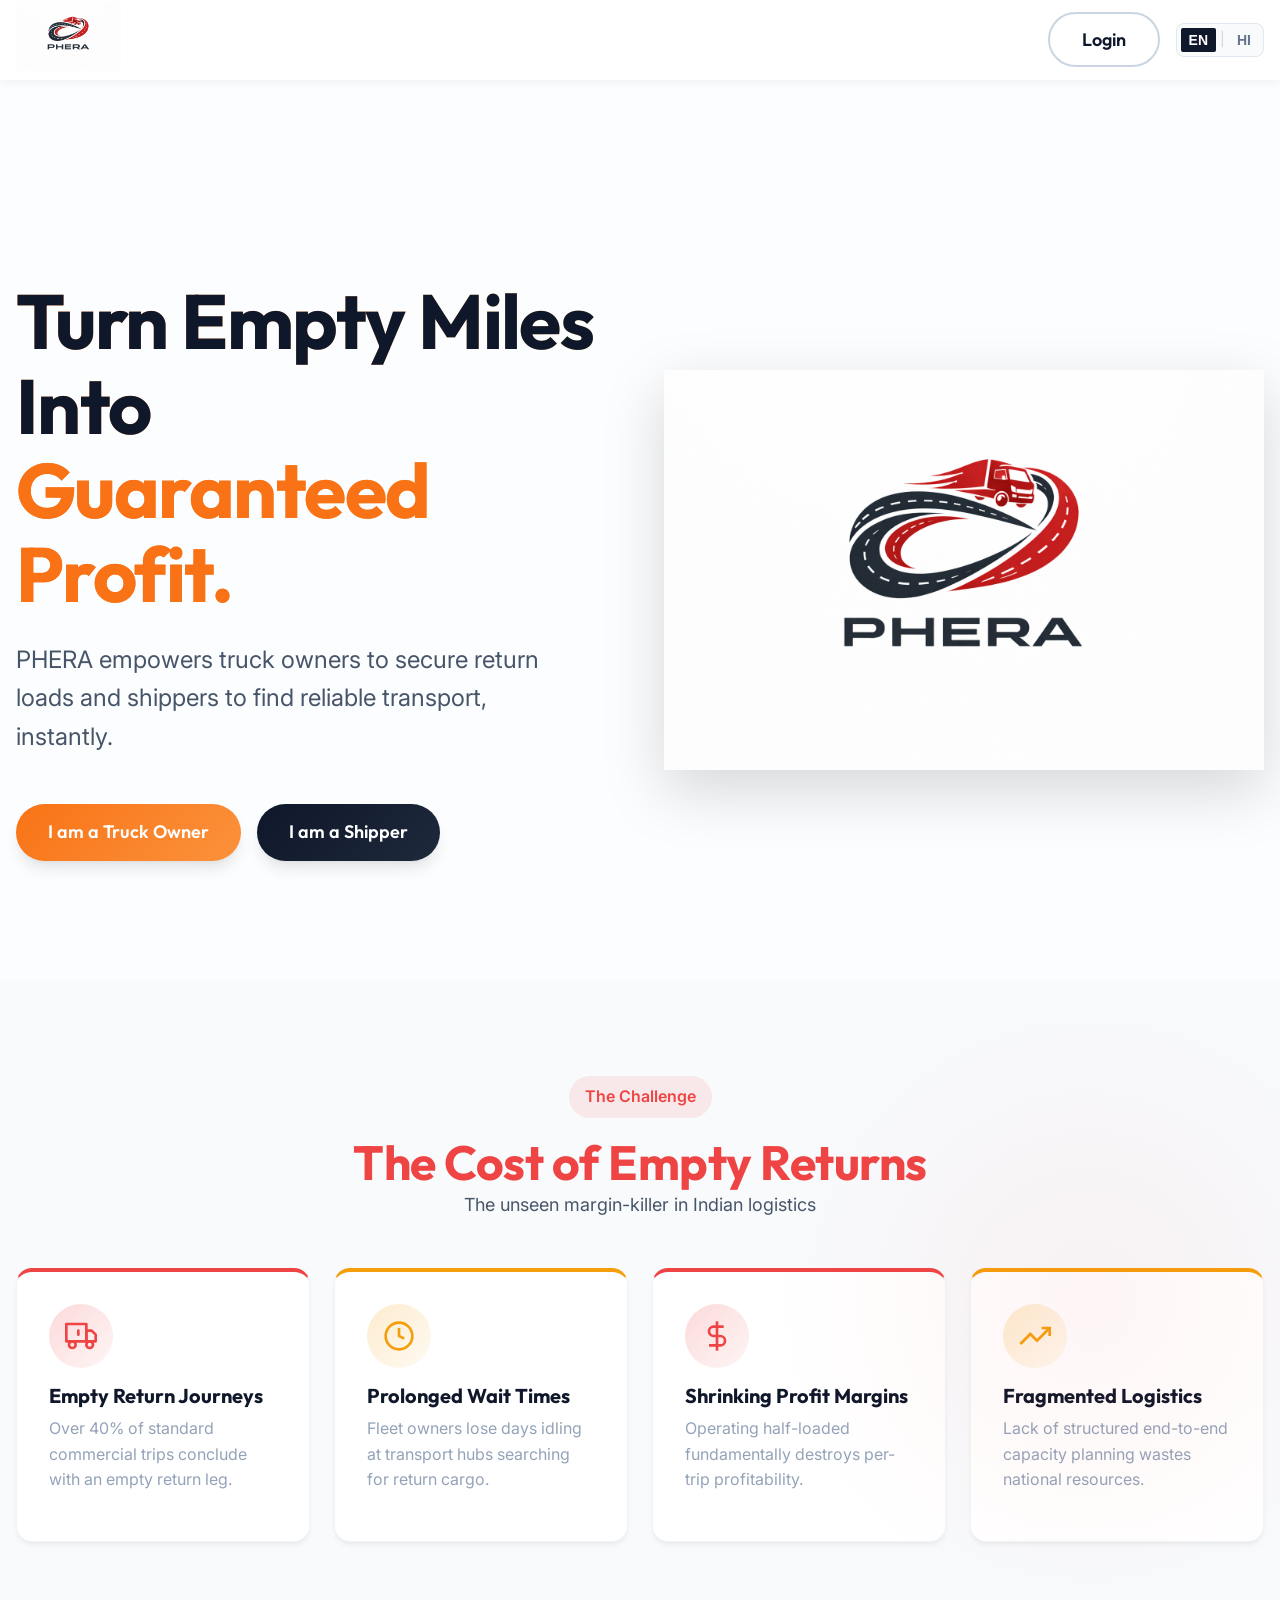
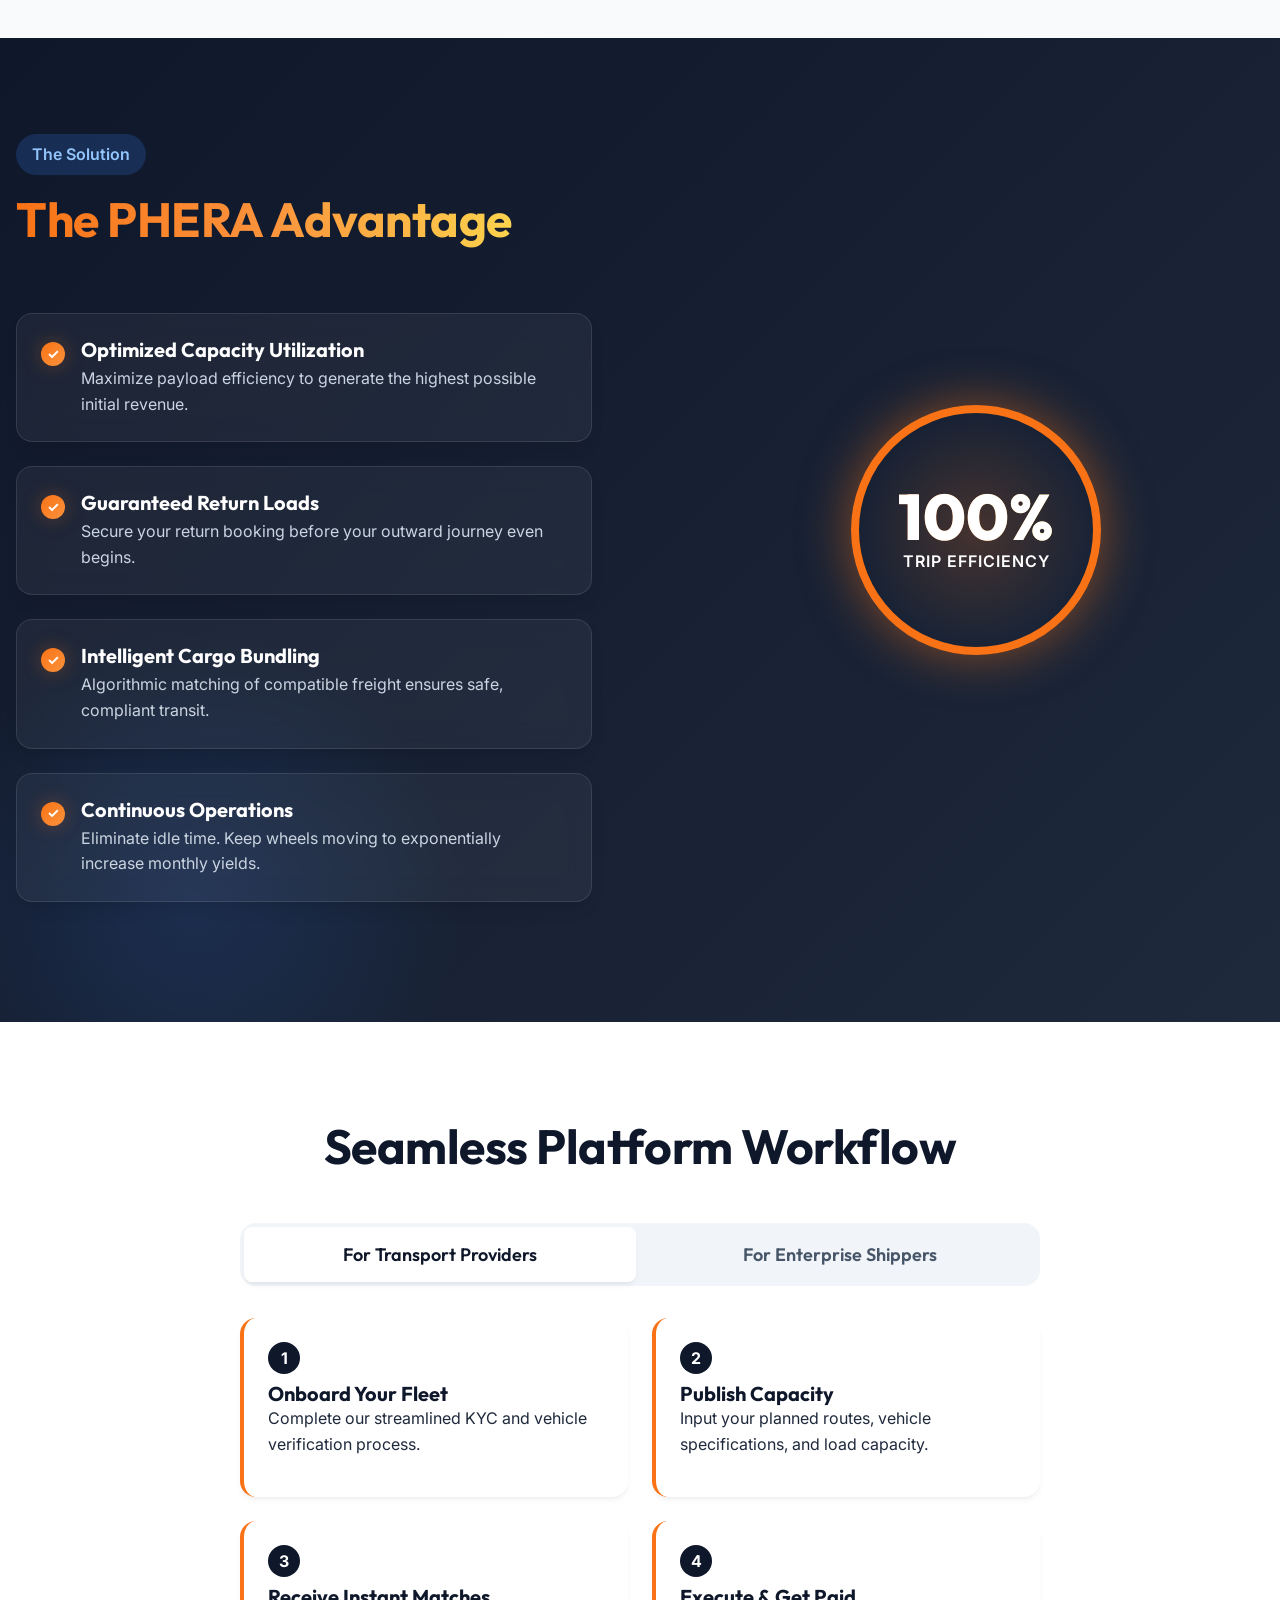
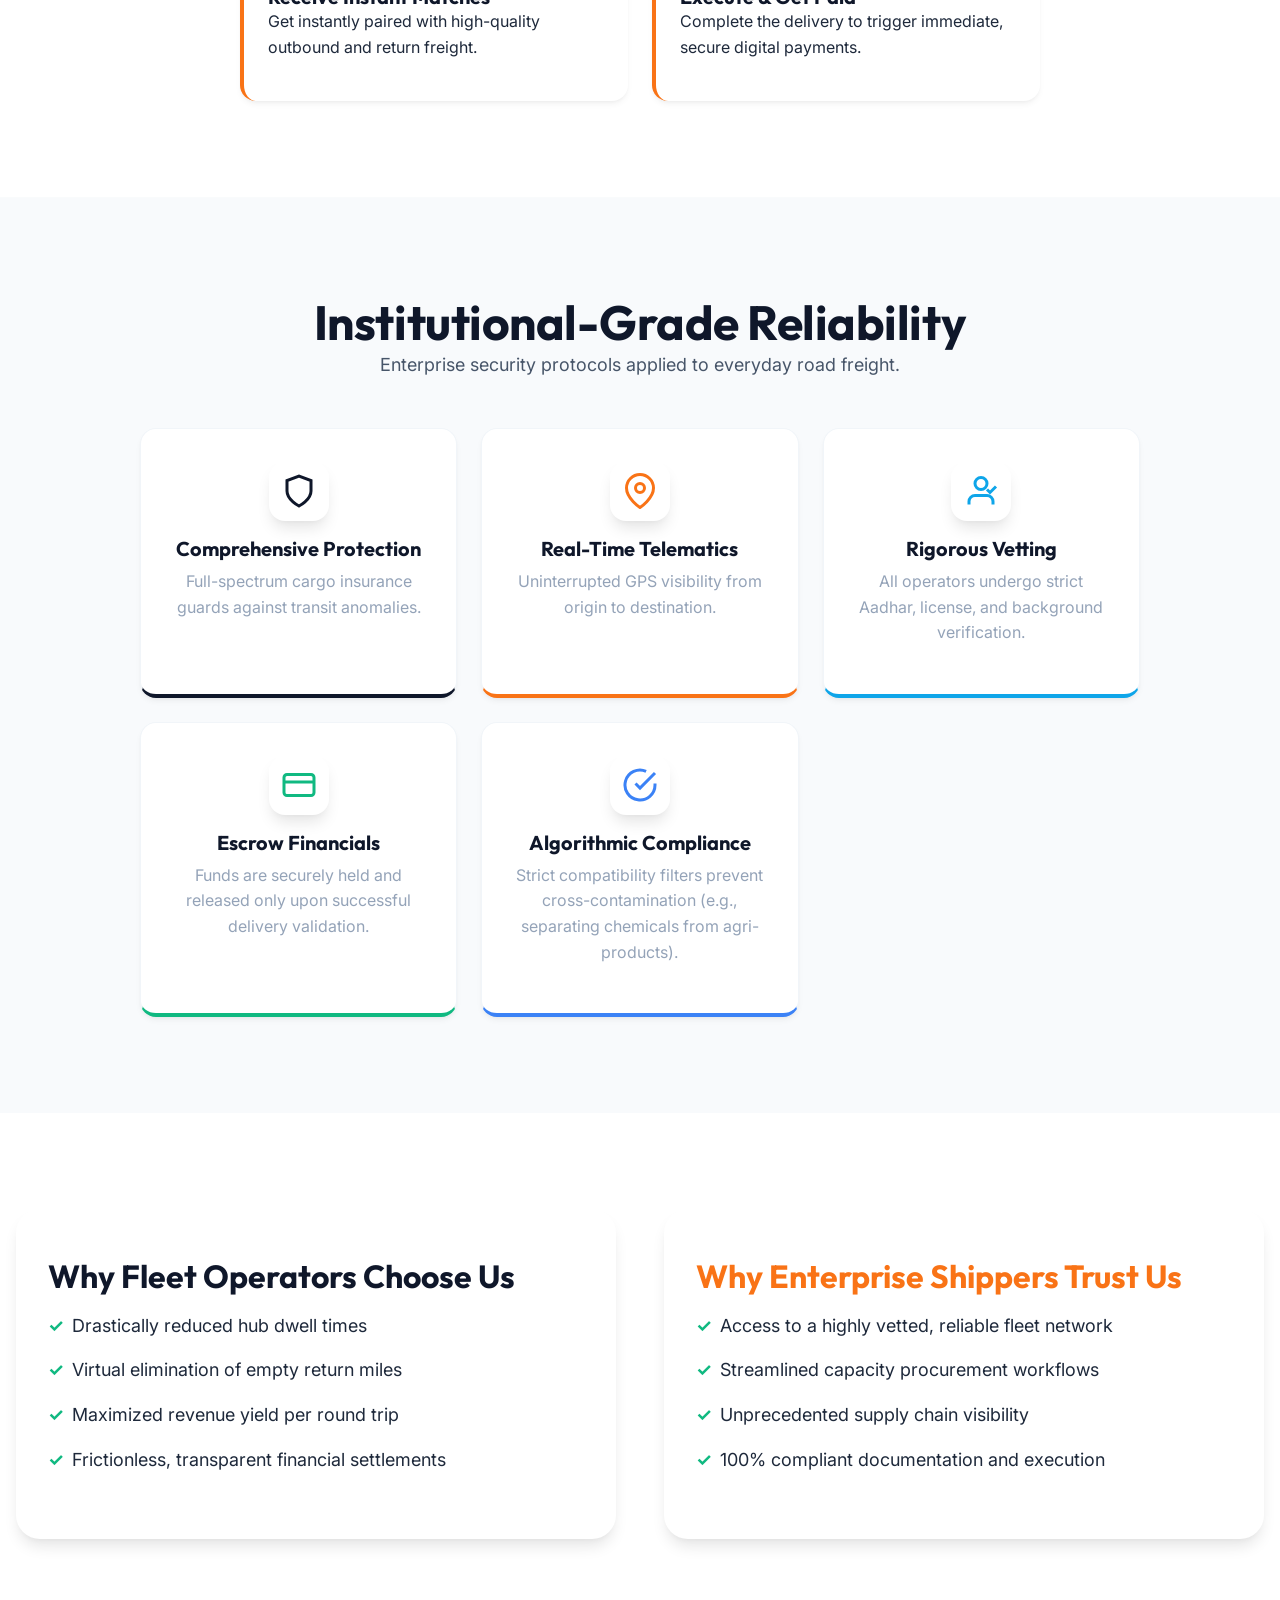
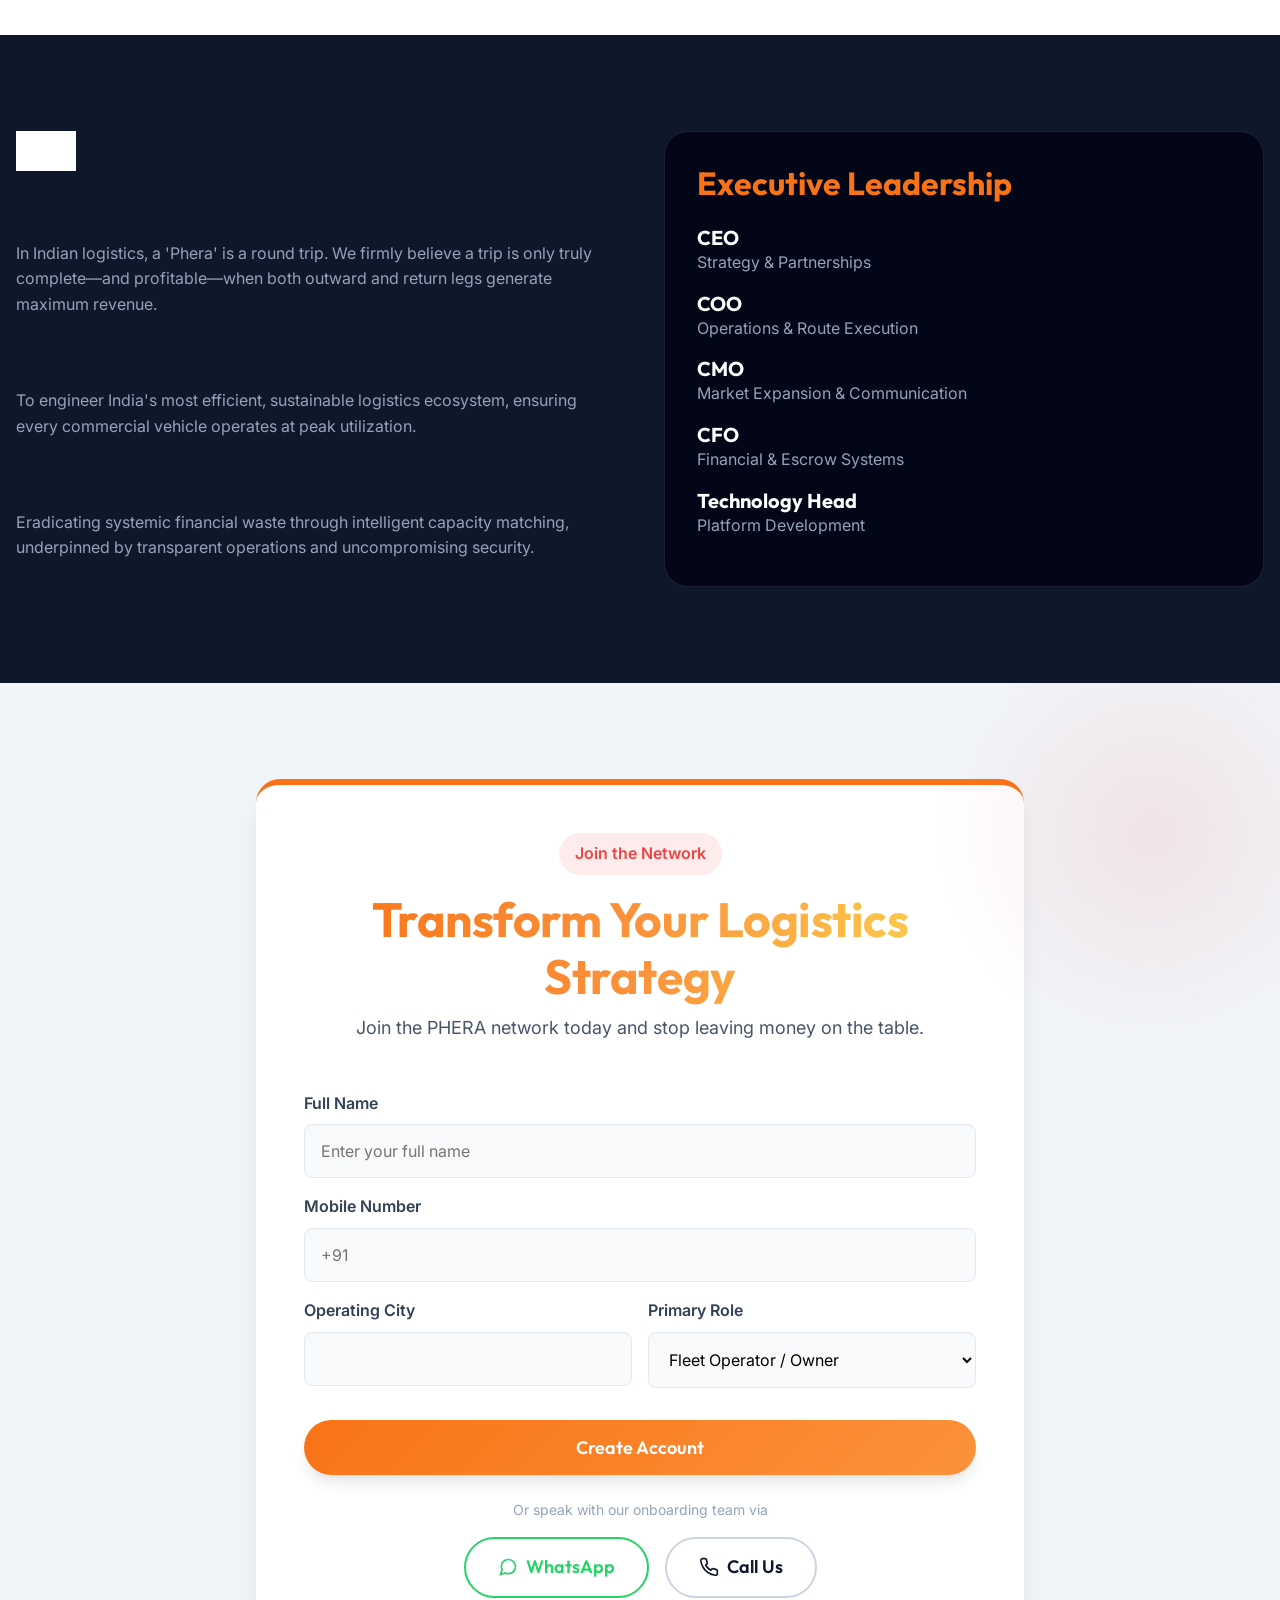
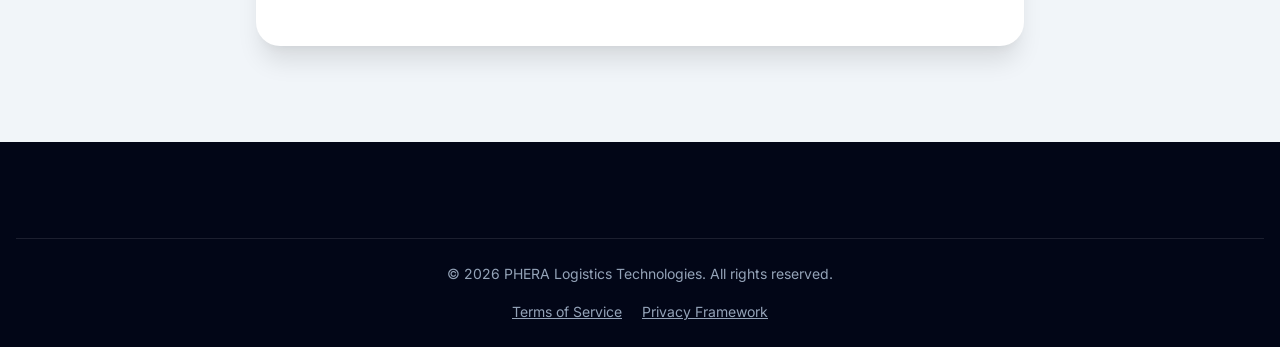
==== admin-dashboard.html @ db8663d7 "Initial commit of Phera MVP platform" ====
<!DOCTYPE html>
<html lang="en">

<head>
    <meta charset="UTF-8">
    <meta name="viewport" content="width=device-width, initial-scale=1.0">
    <title>PHERA | Admin Control Panel</title>
    <link
        href="https://fonts.googleapis.com/css2?family=Inter:wght@400;500;600&family=Outfit:wght@500;600;700&display=swap"
        rel="stylesheet">
    <link rel="stylesheet" href="css/main.css">
    <link rel="stylesheet" href="css/dashboard.css">
</head>

<body class="dashboard-layout" style="display: flex; min-height: 100vh;">
    <!-- SIDEBAR FOR DESKTOP -->
    <nav class="dashboard-nav"
        style="background-color: var(--clr-darker); width: 280px; flex-shrink: 0; display: flex; flex-direction: column; position: sticky; top: 0; height: 100vh; padding: 2rem 1.5rem;">
        <div style="margin-bottom: 3rem;">
            <a href="index.html" style="display: flex; align-items: center;">
                <img src="assets/images/Phera Logo.png" alt="PHERA"
                    style="height: 80px; filter: brightness(0) invert(1);">
            </a>
            <span class="badge badge-danger" data-i18n="admin-portal"
                style="margin-top: 1rem; display: inline-block;">Admin Panel</span>
        </div>

        <div class="nav-links" style="display: flex; flex-direction: column; gap: 0.5rem; flex-grow: 1;">
            <a href="#" class="nav-link active" id="tab-overview" data-i18n="dash-overview"
                style="padding: 1rem; border-radius: var(--radius-sm); display: flex; align-items: center; gap: 1rem;">
                <svg viewBox="0 0 24 24" width="20" height="20" stroke="currentColor" stroke-width="2" fill="none">
                    <rect x="3" y="3" width="7" height="7"></rect>
                    <rect x="14" y="3" width="7" height="7"></rect>
                    <rect x="14" y="14" width="7" height="7"></rect>
                    <rect x="3" y="14" width="7" height="7"></rect>
                </svg>
                Overview
            </a>
            <a href="#" class="nav-link" id="tab-verifications" data-i18n="dash-verify"
                style="padding: 1rem; border-radius: var(--radius-sm); display: flex; align-items: center; gap: 1rem;">
                <svg viewBox="0 0 24 24" width="20" height="20" stroke="currentColor" stroke-width="2" fill="none">
                    <path d="M12 22s8-4 8-10V5l-8-3-8 3v7c0 6 8 10 8 10z"></path>
                </svg>
                Verifications
            </a>
            <a href="#" class="nav-link" id="tab-system-data" data-i18n="dash-sys-data"
                style="padding: 1rem; border-radius: var(--radius-sm); display: flex; align-items: center; gap: 1rem;">
                <svg viewBox="0 0 24 24" width="20" height="20" stroke="currentColor" stroke-width="2" fill="none">
                    <ellipse cx="12" cy="5" rx="9" ry="3"></ellipse>
                    <path d="M21 12c0 1.66-4 3-9 3s-9-1.34-9-3"></path>
                    <path d="M3 5v14c0 1.66 4 3 9 3s9-1.34 9-3V5"></path>
                </svg>
                System Data
            </a>
        </div>

        <div class="nav-actions" style="margin-top: auto; display: flex; flex-direction: column; gap: 1rem;">
            <div class="user-badge"
                style="width: 100%; justify-content: space-between; padding: 1rem; background: rgba(220, 53, 69, 0.2); color: #ffcccc;">
                <span id="user-name">Admin</span>
            </div>

            <div class="language-toggle"
                style="width: 100%; justify-content: center; background: rgba(0,0,0,0.2); border: 1px solid rgba(255,255,255,0.1);">
                <button class="lang-btn active" data-lang="en" style="color: white;">EN</button>
                <button class="lang-btn" data-lang="hi" style="color: white;">HI</button>
            </div>

            <button class="btn btn-outline text-sm logout-btn" data-i18n="btn-logout"
                style="color: var(--clr-white); border-color: rgba(255,255,255,0.2); width: 100%;">Logout</button>
        </div>
    </nav>

    <main class="main-dashboard-content container" style="flex-grow: 1; padding: 2rem 3rem;">

        <!-- View: Overview -->
        <div id="view-overview" class="dashboard-view active">
            <div class="section-header mb-4">
                <h2 class="color-primary" data-i18n="admin-overview">PHERA Master Overview</h2>
                <p class="text-gray" data-i18n="admin-overview-desc">Monitor global platform health, active escrow
                    funds, and total capacity utilized.</p>
            </div>

            <div class="grid grid-4 mb-5">
                <div class="stat-card"
                    style="background: var(--grad-primary); border: none; box-shadow: var(--shadow-md);">
                    <span class="stat-label" data-i18n="stat-total-users" style="color: rgba(255,255,255,0.7);">Total
                        Users</span>
                    <span class="stat-value" id="stat-total-users"
                        style="color: var(--clr-white); font-size: 2.5rem;">0</span>
                </div>
                <div class="stat-card"
                    style="background: var(--grad-orange); border: none; box-shadow: var(--shadow-md);">
                    <span class="stat-label" data-i18n="stat-truck-supply" style="color: rgba(255,255,255,0.9);">Truck
                        Supply (Active)</span>
                    <span class="stat-value text-white" id="stat-total-trucks" style="font-size: 2.5rem;">0</span>
                </div>
                <div class="stat-card" style="border: 1px solid var(--clr-gray-200); box-shadow: var(--shadow-sm);">
                    <span class="stat-label" data-i18n="stat-open-demand">Open Demand (Loads)</span>
                    <span class="stat-value text-orange" id="stat-total-loads" style="font-size: 2.5rem;">0</span>
                </div>
                <div class="stat-card"
                    style="border: 1px solid var(--clr-gray-200); box-shadow: var(--shadow-sm); border-left: 4px solid var(--clr-danger);">
                    <span class="stat-label" data-i18n="stat-escrow-funds">Funds in Escrow (₹)</span>
                    <span class="stat-value" id="stat-escrow-total" style="font-size: 2.5rem;">0</span>
                </div>
            </div>

            <h3 class="mb-3" data-i18n="live-trips">Live Platform Trips</h3>
            <div class="card p-0 mb-4">
                <div class="table-responsive">
                    <table class="data-table mb-0" id="admin-trips-table">
                        <thead>
                            <tr>
                                <th data-i18n="th-trip-id">Trip ID</th>
                                <th data-i18n="th-players">Players (Owner / Shipper)</th>
                                <th data-i18n="th-route">Route</th>
                                <th data-i18n="th-escrow-stat">Escrow Status</th>
                                <th data-i18n="th-trip-stat">Trip Status</th>
                            </tr>
                        </thead>
                        <tbody>
                            <!-- Dynamic Content -->
                        </tbody>
                    </table>
                </div>
            </div>
        </div>

        <!-- View: Verifications -->
        <div id="view-verifications" class="dashboard-view" style="display: none;">
            <div class="section-header mb-4">
                <h2 class="color-primary" data-i18n="verify-queue">Verification Queue</h2>
                <p class="text-gray" data-i18n="verify-queue-desc">Approve KYC and Aadhar details for new Owners and
                    Shippers to build platform trust.</p>
            </div>

            <div class="card p-0">
                <div class="table-responsive">
                    <table class="data-table mb-0" id="verification-table">
                        <thead>
                            <tr>
                                <th data-i18n="th-user">User Name</th>
                                <th data-i18n="th-phone">Phone</th>
                                <th data-i18n="th-role">Role</th>
                                <th data-i18n="th-status">Status</th>
                                <th data-i18n="th-action">Action</th>
                            </tr>
                        </thead>
                        <tbody>
                            <!-- Dynamic Content -->
                        </tbody>
                    </table>
                </div>
            </div>
        </div>

        <!-- View: System Data -->
        <div id="view-system-data" class="dashboard-view" style="display: none;">
            <div class="section-header mb-4">
                <h2 class="color-primary" data-i18n="raw-db">Raw Database Viewer</h2>
                <p class="text-gray" data-i18n="raw-db-desc">Internal tool to view all mock data currently active in
                    LocalStorage.</p>
            </div>

            <div class="grid grid-2">
                <div class="card">
                    <h3 class="mb-3 color-primary" data-i18n="all-trucks">All Trucks (Supply)</h3>
                    <pre id="raw-trucks"
                        style="background:var(--clr-gray-100); padding:1rem; border-radius:4px; max-height:400px; overflow-y:auto; font-size:0.875rem;"></pre>
                </div>
                <div class="card">
                    <h3 class="mb-3 color-orange" data-i18n="all-ships">All Shipments (Demand)</h3>
                    <pre id="raw-shipments"
                        style="background:var(--clr-gray-100); padding:1rem; border-radius:4px; max-height:400px; overflow-y:auto; font-size:0.875rem;"></pre>
                </div>
            </div>
        </div>

    </main>

    <!-- Scripts -->
    <script src="js/db.js"></script>
    <script src="js/auth.js"></script>
    <script src="js/i18n.js"></script>
    <script src="js/admin.js"></script>
</body>

</html>
---- css/main.css ----
/* ==========================================================================
   CSS Variables & Core
   ========================================================================== */
:root {
    /* Brand Colors - Vibrant & Premium */
    --clr-primary: #0f172a;
    /* Sleek dark slate blue */
    --clr-primary-light: #1e293b;
    /* Lighter slate */
    --clr-secondary: #f97316;
    /* Vibrant Orange */
    --clr-secondary-hover: #ea580c;
    --clr-accent: #3b82f6;
    /* Bright electric blue for highlights/accents */

    /* Gradients */
    --grad-primary: linear-gradient(135deg, #0f172a 0%, #1e293b 100%);
    --grad-orange: linear-gradient(135deg, #f97316 0%, #fb923c 100%);
    --grad-text: linear-gradient(to right, #f97316, #fb923c, #fcd34d);

    /* Semantic Colors */
    --clr-success: #10b981;
    --clr-danger: #ef4444;
    --clr-warning: #f59e0b;
    --clr-info: #0ea5e9;

    /* Neutrals */
    --clr-white: #ffffff;
    --clr-gray-50: #f8fafc;
    --clr-gray-100: #f1f5f9;
    --clr-gray-200: #e2e8f0;
    --clr-gray-300: #cbd5e1;
    --clr-gray-400: #94a3b8;
    --clr-gray-500: #64748b;
    --clr-gray-600: #475569;
    --clr-gray-700: #334155;
    --clr-gray-800: #1e293b;
    --clr-gray-900: #0f172a;

    --clr-dark: #0f172a;
    --clr-darker: #020617;

    /* Typography */
    --font-heading: 'Outfit', -apple-system, BlinkMacSystemFont, sans-serif;
    --font-body: 'Inter', -apple-system, BlinkMacSystemFont, sans-serif;

    /* Spacing */
    --spacing-xs: 0.25rem;
    --spacing-sm: 0.5rem;
    --spacing-md: 1rem;
    --spacing-lg: 1.5rem;
    --spacing-xl: 2rem;
    --spacing-2xl: 3rem;
    --spacing-3xl: 4rem;
    --spacing-4xl: 6rem;
    --spacing-5xl: 8rem;

    /* Layout */
    --container-max: 1280px;
    --radius-sm: 8px;
    --radius-md: 16px;
    --radius-lg: 24px;
    --radius-full: 9999px;

    /* Shadows - Rich and glowing */
    --shadow-sm: 0 4px 6px -1px rgba(0, 0, 0, 0.05), 0 2px 4px -2px rgba(0, 0, 0, 0.05);
    --shadow-md: 0 10px 15px -3px rgba(0, 0, 0, 0.1), 0 4px 6px -4px rgba(0, 0, 0, 0.05);
    --shadow-lg: 0 20px 25px -5px rgba(0, 0, 0, 0.1), 0 8px 10px -6px rgba(0, 0, 0, 0.05);
    --shadow-glow-orange: 0 0 20px rgba(249, 115, 22, 0.3);
    --shadow-glow-blue: 0 0 20px rgba(59, 130, 246, 0.3);

    /* Transitions */
    --trans-fast: 150ms cubic-bezier(0.4, 0, 0.2, 1);
    --trans-base: 300ms cubic-bezier(0.4, 0, 0.2, 1);
    --trans-bounce: 500ms cubic-bezier(0.34, 1.56, 0.64, 1);
}

* {
    margin: 0;
    padding: 0;
    box-sizing: border-box;
}

html {
    scroll-behavior: smooth;
    font-size: 16px;
}

body {
    font-family: var(--font-body);
    font-weight: 400;
    line-height: 1.6;
    color: var(--clr-gray-800);
    background-color: var(--clr-white);
    -webkit-font-smoothing: antialiased;
    -moz-osx-font-smoothing: grayscale;
}

h1,
h2,
h3,
h4,
h5,
h6 {
    font-family: var(--font-heading);
    font-weight: 700;
    line-height: 1.2;
    color: var(--clr-gray-900);
}

h1 {
    font-size: clamp(2.5rem, 5vw, 4rem);
    letter-spacing: -0.02em;
}

h2 {
    font-size: clamp(2rem, 4vw, 3rem);
    letter-spacing: -0.01em;
}

h3 {
    font-size: clamp(1.5rem, 3vw, 2rem);
}

h4 {
    font-size: 1.25rem;
}

p {
    margin-bottom: 1rem;
}

/* Utils */
.text-center {
    text-align: center;
}

.text-danger {
    color: var(--clr-danger);
}

.text-success {
    color: var(--clr-success);
}

.text-warning {
    color: var(--clr-warning);
}

.text-info {
    color: var(--clr-info);
}

.text-white {
    color: var(--clr-white);
}

.text-gray {
    color: var(--clr-gray-400);
}

.text-sm {
    font-size: 0.875rem;
}

.text-gradient {
    background: var(--grad-text);
    -webkit-background-clip: text;
    background-clip: text;
    color: transparent;
    display: inline-block;
}

.color-primary {
    color: var(--clr-primary);
}

.color-orange {
    color: var(--clr-secondary);
}

/* Glassmorphism */
.glass-panel {
    background: rgba(255, 255, 255, 0.7);
    backdrop-filter: blur(12px);
    -webkit-backdrop-filter: blur(12px);
    border: 1px solid rgba(255, 255, 255, 0.5);
    box-shadow: var(--shadow-md);
}

.glass-nav-scrolled {
    background: rgba(255, 255, 255, 0.85) !important;
    backdrop-filter: blur(16px);
    -webkit-backdrop-filter: blur(16px);
    border-bottom: 1px solid rgba(255, 255, 255, 0.3);
    box-shadow: var(--shadow-sm);
}

.mb-2 {
    margin-bottom: var(--spacing-sm);
}

.mb-3 {
    margin-bottom: var(--spacing-md);
}

.mb-4 {
    margin-bottom: var(--spacing-lg);
}

.mt-2 {
    margin-top: var(--spacing-sm);
}

.mt-3 {
    margin-top: var(--spacing-md);
}

.mt-4 {
    margin-top: var(--spacing-lg);
}

.mt-5 {
    margin-top: var(--spacing-2xl);
}

.pb-3 {
    padding-bottom: var(--spacing-lg);
}

.pb-4 {
    padding-bottom: var(--spacing-xl);
}

.pt-3 {
    padding-top: var(--spacing-lg);
}

.pt-5 {
    padding-top: var(--spacing-2xl);
}

.mx-auto {
    margin-left: auto;
    margin-right: auto;
}

.mx-2 {
    margin-left: var(--spacing-sm);
    margin-right: var(--spacing-sm);
}

.p-4 {
    padding: var(--spacing-xl);
}

.p-5 {
    padding: var(--spacing-2xl);
}

.container {
    width: 100%;
    max-width: var(--container-max);
    margin: 0 auto;
    padding: 0 var(--spacing-md);
}

.max-width-1000 {
    max-width: 1000px;
}

.max-width-800 {
    max-width: 800px;
}

.py-section {
    padding: var(--spacing-4xl) 0;
}

.bg-light {
    background-color: var(--clr-gray-50);
}

.bg-white {
    background-color: var(--clr-white);
}

.bg-primary {
    background-color: var(--clr-primary);
}

.bg-dark {
    background-color: var(--clr-dark);
}

.bg-darker {
    background-color: var(--clr-darker);
}

.border-subtle {
    border: 1px solid rgba(255, 255, 255, 0.1);
}

.border-top-subtle {
    border-top: 1px solid rgba(255, 255, 255, 0.1);
}

/* Grids */
.grid {
    display: grid;
    gap: var(--spacing-lg);
}

.grid-2 {
    grid-template-columns: 1fr;
}

.grid-3 {
    grid-template-columns: 1fr;
}

.grid-4 {
    grid-template-columns: 1fr;
}

.gap-3 {
    gap: var(--spacing-md);
}

.layout-gap-xl {
    gap: var(--spacing-2xl);
}

.align-center {
    align-items: center;
}

.align-start {
    align-items: flex-start;
}

.justify-center {
    justify-content: center;
    display: flex;
}

@media (min-width: 768px) {
    .grid-2 {
        grid-template-columns: repeat(2, 1fr);
    }

    .grid-3 {
        grid-template-columns: repeat(3, 1fr);
    }

    .grid-4 {
        grid-template-columns: repeat(2, 1fr);
    }
}

@media (min-width: 992px) {
    .grid-4 {
        grid-template-columns: repeat(4, 1fr);
    }
}

/* Buttons & Components */
.btn {
    display: inline-flex;
    align-items: center;
    justify-content: center;
    gap: 0.5rem;
    font-family: var(--font-heading);
    font-weight: 600;
    text-decoration: none;
    border: none;
    cursor: pointer;
    transition: all var(--trans-base);
    border-radius: var(--radius-full);
    padding: 0.875rem 2rem;
    font-size: 1.125rem;
    position: relative;
    overflow: hidden;
}

.btn::after {
    content: '';
    position: absolute;
    top: 0;
    left: 0;
    width: 100%;
    height: 100%;
    background: linear-gradient(rgba(255, 255, 255, 0.2), transparent);
    opacity: 0;
    transition: opacity var(--trans-fast);
}

.btn:hover::after {
    opacity: 1;
}

.btn-primary {
    background: var(--grad-orange);
    color: var(--clr-white);
    box-shadow: var(--shadow-md);
}

.btn-primary:hover {
    transform: translateY(-3px);
    box-shadow: var(--shadow-glow-orange);
}

.btn-secondary {
    background: var(--grad-primary);
    color: var(--clr-white);
    box-shadow: var(--shadow-md);
}

.btn-secondary:hover {
    transform: translateY(-3px);
    box-shadow: var(--shadow-glow-blue);
}

.btn-outline {
    background-color: transparent;
    color: var(--clr-primary);
    border: 2px solid var(--clr-gray-300);
}

.btn-outline:hover {
    border-color: var(--clr-primary);
    background-color: var(--clr-gray-50);
}

.btn-whatsapp {
    color: #25D366;
    border-color: #25D366;
}

.btn-whatsapp:hover {
    background-color: #25D366;
    color: white;
}

.btn-large {
    padding: 1rem 2rem;
    font-size: 1.125rem;
}

.btn-block {
    width: 100%;
}

.card {
    background: var(--clr-white);
    border-radius: var(--radius-md);
    padding: var(--spacing-xl);
    box-shadow: var(--shadow-sm);
    height: 100%;
    transition: all var(--trans-base);
    border: 1px solid var(--clr-gray-100);
}

.card:hover {
    transform: translateY(-5px);
    box-shadow: var(--shadow-md);
    border-color: var(--clr-gray-200);
}

.card-radius {
    border-radius: var(--radius-lg);
}

.shadow {
    box-shadow: var(--shadow-md);
}

.shadow-lg {
    box-shadow: var(--shadow-lg);
}

/* Icons */
.icon-wrapper {
    width: 64px;
    height: 64px;
    border-radius: 50%;
    display: flex;
    align-items: center;
    justify-content: center;
    margin-bottom: var(--spacing-md);
    background-color: rgba(220, 53, 69, 0.1);
}

.icon-danger svg {
    color: var(--clr-danger);
}

.icon-primary svg {
    color: var(--clr-primary);
}

.icon-shield {
    width: 60px;
    height: 60px;
    border-radius: var(--radius-md);
    display: flex;
    align-items: center;
    justify-content: center;
    margin: 0 auto var(--spacing-md);
    box-shadow: var(--shadow-sm);
    background-color: var(--clr-white);
}

/* Navbar */
.navbar {
    position: fixed;
    top: 0;
    left: 0;
    right: 0;
    height: 80px;
    background-color: var(--clr-white);
    box-shadow: 0 2px 10px rgba(0, 0, 0, 0.05);
    z-index: 1000;
    display: flex;
    align-items: center;
    transition: box-shadow var(--trans-base);
}

.nav-container {
    display: flex;
    justify-content: space-between;
    align-items: center;
}

.logo-img {
    height: 38px;
    width: auto;
}

.nav-actions {
    display: flex;
    align-items: center;
    gap: var(--spacing-md);
}

.language-toggle {
    display: flex;
    align-items: center;
    gap: 0.25rem;
    background: var(--clr-gray-50);
    padding: 0.25rem;
    border-radius: var(--radius-sm);
    border: 1px solid var(--clr-gray-200);
}

.lang-btn {
    border: none;
    background: none;
    font-size: 0.875rem;
    font-weight: 600;
    padding: 0.25rem 0.5rem;
    cursor: pointer;
    color: var(--clr-gray-500);
    border-radius: 2px;
}

.lang-btn.active {
    background-color: var(--clr-primary);
    color: var(--clr-white);
}

.divider {
    color: var(--clr-gray-300);
    font-size: 0.875rem;
}

/* Hero Section */
.hero-section {
    padding-top: 80px;
    min-height: 100vh;
    display: flex;
    flex-direction: column;
    background-color: #fcfdfe;
    position: relative;
}

.hero-animation-container {
    width: 100%;
    height: 50vh;
    min-height: 300px;
    display: flex;
    align-items: center;
    justify-content: center;
}

#hero-canvas {
    max-width: 100%;
    max-height: 100%;
    object-fit: contain;
}

.hero-content {
    flex: 1;
    display: flex;
    flex-direction: column;
    justify-content: center;
    align-items: center;
    text-align: center;
    padding-bottom: var(--spacing-4xl);
}

.hero-text-wrapper {
    max-width: 800px;
    margin: 0 auto;
}

.hero-headline {
    color: var(--clr-primary);
    margin-bottom: var(--spacing-md);
}

.highlight {
    color: var(--clr-secondary);
}

.hero-subhead {
    font-size: 1.25rem;
    color: var(--clr-gray-600);
    margin-bottom: var(--spacing-xl);
}

.hero-cta-group {
    display: flex;
    gap: var(--spacing-md);
    justify-content: center;
    flex-wrap: wrap;
}

/* Problem Sec */
.section-header {
    margin-bottom: var(--spacing-2xl);
}

.section-subtitle {
    font-size: 1.125rem;
    color: var(--clr-gray-600);
}

/* Solution */
.solution-list {
    margin-top: var(--spacing-xl);
}

.solution-item {
    display: flex;
    gap: var(--spacing-md);
    margin-bottom: var(--spacing-lg);
}

.check-icon {
    width: 24px;
    height: 24px;
    min-width: 24px;
    background-color: var(--clr-secondary);
    color: white;
    border-radius: 50%;
    display: flex;
    align-items: center;
    justify-content: center;
    font-size: 14px;
    font-weight: bold;
    margin-top: 4px;
}

.solution-visual {
    display: flex;
    justify-content: center;
    align-items: center;
}

.efficiency-circle {
    width: 250px;
    height: 250px;
    border-radius: 50%;
    border: 12px solid var(--clr-secondary);
    display: flex;
    align-items: center;
    justify-content: center;
    background-color: rgba(255, 255, 255, 0.05);
    box-shadow: 0 0 30px rgba(233, 100, 59, 0.4);
}

.efficiency-text {
    text-align: center;
}

.efficiency-text .number {
    display: block;
    font-size: 3rem;
    font-weight: 800;
    font-family: var(--font-heading);
    color: var(--clr-white);
    line-height: 1;
}

.efficiency-text .label {
    font-size: 1rem;
    color: rgba(255, 255, 255, 0.8);
    text-transform: uppercase;
    letter-spacing: 1px;
}

/* How It Works Tabs */
.tabs-container {
    max-width: 800px;
    margin: 0 auto;
}

.tab-buttons {
    display: flex;
    gap: var(--spacing-sm);
    margin-bottom: var(--spacing-xl);
    background: var(--clr-gray-100);
    padding: var(--spacing-xs);
    border-radius: var(--radius-md);
}

.tab-btn {
    flex: 1;
    border: none;
    background: transparent;
    padding: 1rem;
    font-size: 1.125rem;
    font-weight: 600;
    font-family: var(--font-heading);
    cursor: pointer;
    border-radius: var(--radius-sm);
    color: var(--clr-gray-600);
    transition: all var(--trans-fast);
}

.tab-btn.active {
    background: var(--clr-white);
    color: var(--clr-primary);
    box-shadow: var(--shadow-sm);
}

.tab-content {
    display: none;
}

.tab-content.active {
    display: block;
    animation: fadeIn 0.3s ease-in-out;
}

@keyframes fadeIn {
    from {
        opacity: 0;
        transform: translateY(10px);
    }

    to {
        opacity: 1;
        transform: translateY(0);
    }
}

@keyframes float {
    0% {
        transform: translateY(0px) rotate(0deg);
    }

    50% {
        transform: translateY(-20px) rotate(10deg);
    }

    100% {
        transform: translateY(0px) rotate(0deg);
    }
}

.steps-grid {
    display: grid;
    gap: var(--spacing-lg);
}

@media (min-width: 600px) {
    .steps-grid {
        grid-template-columns: repeat(2, 1fr);
    }
}

.step-card {
    background: var(--clr-white);
    padding: var(--spacing-lg);
    border-radius: var(--radius-md);
    border-left: 4px solid var(--clr-secondary);
    box-shadow: var(--shadow-sm);
}

.step-num {
    display: inline-flex;
    width: 32px;
    height: 32px;
    background: var(--clr-primary);
    color: white;
    border-radius: 50%;
    align-items: center;
    justify-content: center;
    font-weight: bold;
    margin-bottom: var(--spacing-sm);
}

/* Trust */
.trust-feature {
    text-align: center;
}

/* Benefits */
.benefit-box {
    padding: var(--spacing-2xl) var(--spacing-xl);
}

.benefit-list {
    list-style: none;
}

.benefit-list li {
    display: flex;
    align-items: flex-start;
    gap: var(--spacing-sm);
    margin-bottom: var(--spacing-md);
    font-size: 1.125rem;
}

.icon-checked {
    color: var(--clr-success);
    font-weight: bold;
}

/* Forms */
.form-group {
    margin-bottom: var(--spacing-md);
    text-align: left;
}

.form-group label {
    display: block;
    font-weight: 600;
    margin-bottom: 0.5rem;
    color: var(--clr-gray-700);
}

.form-control {
    width: 100%;
    padding: 0.75rem 1rem;
    font-size: 1rem;
    font-family: var(--font-body);
    border: 1px solid var(--clr-gray-300);
    border-radius: var(--radius-sm);
    transition: border-color var(--trans-fast);
}

.form-control:focus {
    outline: none;
    border-color: var(--clr-primary);
    box-shadow: 0 0 0 3px rgba(10, 35, 66, 0.1);
}

@media (max-width: 768px) {
    .hero-layout-split {
        grid-template-columns: 1fr !important;
        text-align: center !important;
        padding-top: 100px !important;
        gap: var(--spacing-lg) !important;
    }

    .hero-content {
        align-items: center !important;
        text-align: center !important;
        padding-bottom: var(--spacing-md) !important;
    }

    .hero-cta-group {
        justify-content: center !important;
        flex-direction: column;
        width: 100%;
        max-width: 300px;
        margin: var(--spacing-xl) auto 0 !important;
    }

    .hero-section {
        min-height: auto;
    }

    .hero-headline {
        font-size: clamp(2.5rem, 8vw, 3.5rem) !important;
    }

    .hero-subhead {
        margin: 0 auto !important;
    }
}
---- css/dashboard.css ----
/* ==========================================================================
   Dashboard Specific Styles
   ========================================================================== */
body.dashboard-layout {
    background-color: var(--clr-gray-50);
}

.dashboard-nav {
    background-color: var(--clr-primary);
    color: var(--clr-white);
    padding: 1rem 0;
    box-shadow: var(--shadow-sm);
    position: sticky;
    top: 0;
    z-index: 1000;
}

/* Mobile Dashboard Nav override */
@media (max-width: 768px) {
    body.dashboard-layout {
        flex-direction: column !important;
    }

    .dashboard-nav {
        width: 100% !important;
        height: auto !important;
        flex-direction: row !important;
        padding: 1rem !important;
        align-items: center;
    }

    .dashboard-nav>div:first-child {
        margin-bottom: 0 !important;
    }

    .nav-links,
    .nav-actions {
        display: none !important;
        /* Hide on mobile for now, usually would go in a hamburger */
    }

    .main-dashboard-content {
        padding: 1rem !important;
    }
}

.dashboard-nav .nav-container {
    display: flex;
    gap: 1.5rem;
}

.dashboard-nav .nav-link {
    color: rgba(255, 255, 255, 0.8);
    text-decoration: none;
    font-weight: 500;
    transition: color var(--trans-fast);
}

.dashboard-nav .nav-link:hover,
.dashboard-nav .nav-link.active {
    color: var(--clr-primary);
    background: var(--clr-white);
    transform: translateX(5px);
    box-shadow: var(--shadow-sm);
}

.dashboard-nav .nav-actions {
    display: flex;
    align-items: center;
    gap: 1rem;
}

.user-badge {
    background: rgba(255, 255, 255, 0.1);
    padding: 0.25rem 0.75rem;
    border-radius: var(--radius-sm);
    font-size: 0.875rem;
    display: flex;
    align-items: center;
    gap: 0.5rem;
}

.verified-icon {
    color: var(--clr-success);
    font-size: 1rem;
}

.main-dashboard-content {
    padding: 2rem 0;
}

/* Dashboard Cards */
.stat-card {
    background: var(--clr-white);
    padding: 1.5rem;
    border-radius: var(--radius-md);
    box-shadow: var(--shadow-sm);
    display: flex;
    flex-direction: column;
}

.stat-label {
    font-size: 0.875rem;
    color: var(--clr-gray-600);
    text-transform: uppercase;
    letter-spacing: 0.5px;
    margin-bottom: 0.5rem;
}

.stat-value {
    font-size: 2rem;
    font-weight: 700;
    color: var(--clr-primary);
    font-family: var(--font-heading);
}

/* Data Tables - Premium styling */
.table-responsive {
    overflow-x: auto;
    background: var(--clr-white);
    border-radius: var(--radius-lg);
    box-shadow: var(--shadow-md);
    border: 1px solid var(--clr-gray-200);
}

.data-table {
    width: 100%;
    border-collapse: separate;
    border-spacing: 0;
}

.data-table th,
.data-table td {
    padding: 1.25rem 1.5rem;
    text-align: left;
    border-bottom: 1px solid var(--clr-gray-100);
    white-space: nowrap;
}

.data-table th {
    background-color: var(--clr-gray-50);
    font-weight: 600;
    color: var(--clr-gray-500);
    text-transform: uppercase;
    font-size: 0.75rem;
    letter-spacing: 0.05em;
}

.data-table tbody tr {
    transition: background-color var(--trans-fast);
}

.data-table tbody tr:hover {
    background-color: var(--clr-gray-50);
}

.data-table tbody tr:last-child td {
    border-bottom: none;
}

/* Status Badges - Pill shaped */
.badge {
    display: inline-flex;
    align-items: center;
    justify-content: center;
    padding: 0.375rem 0.75rem;
    border-radius: var(--radius-full);
    font-size: 0.75rem;
    font-weight: 600;
    text-transform: uppercase;
    letter-spacing: 0.05em;
}

.badge-success {
    background-color: rgba(16, 185, 129, 0.1);
    color: var(--clr-success);
}

.badge-warning {
    background-color: rgba(245, 158, 11, 0.1);
    color: var(--clr-warning);
}

.badge-danger {
    background-color: rgba(239, 68, 68, 0.1);
    color: var(--clr-danger);
}

.badge-info {
    background-color: rgba(14, 165, 233, 0.1);
    color: var(--clr-info);
}

/* Modal Content specific to dashboards */
.dashboard-modal-header {
    display: flex;
    justify-content: space-between;
    align-items: center;
    margin-bottom: 1.5rem;
    padding-bottom: 1rem;
    border-bottom: 1px solid var(--clr-gray-200);
}
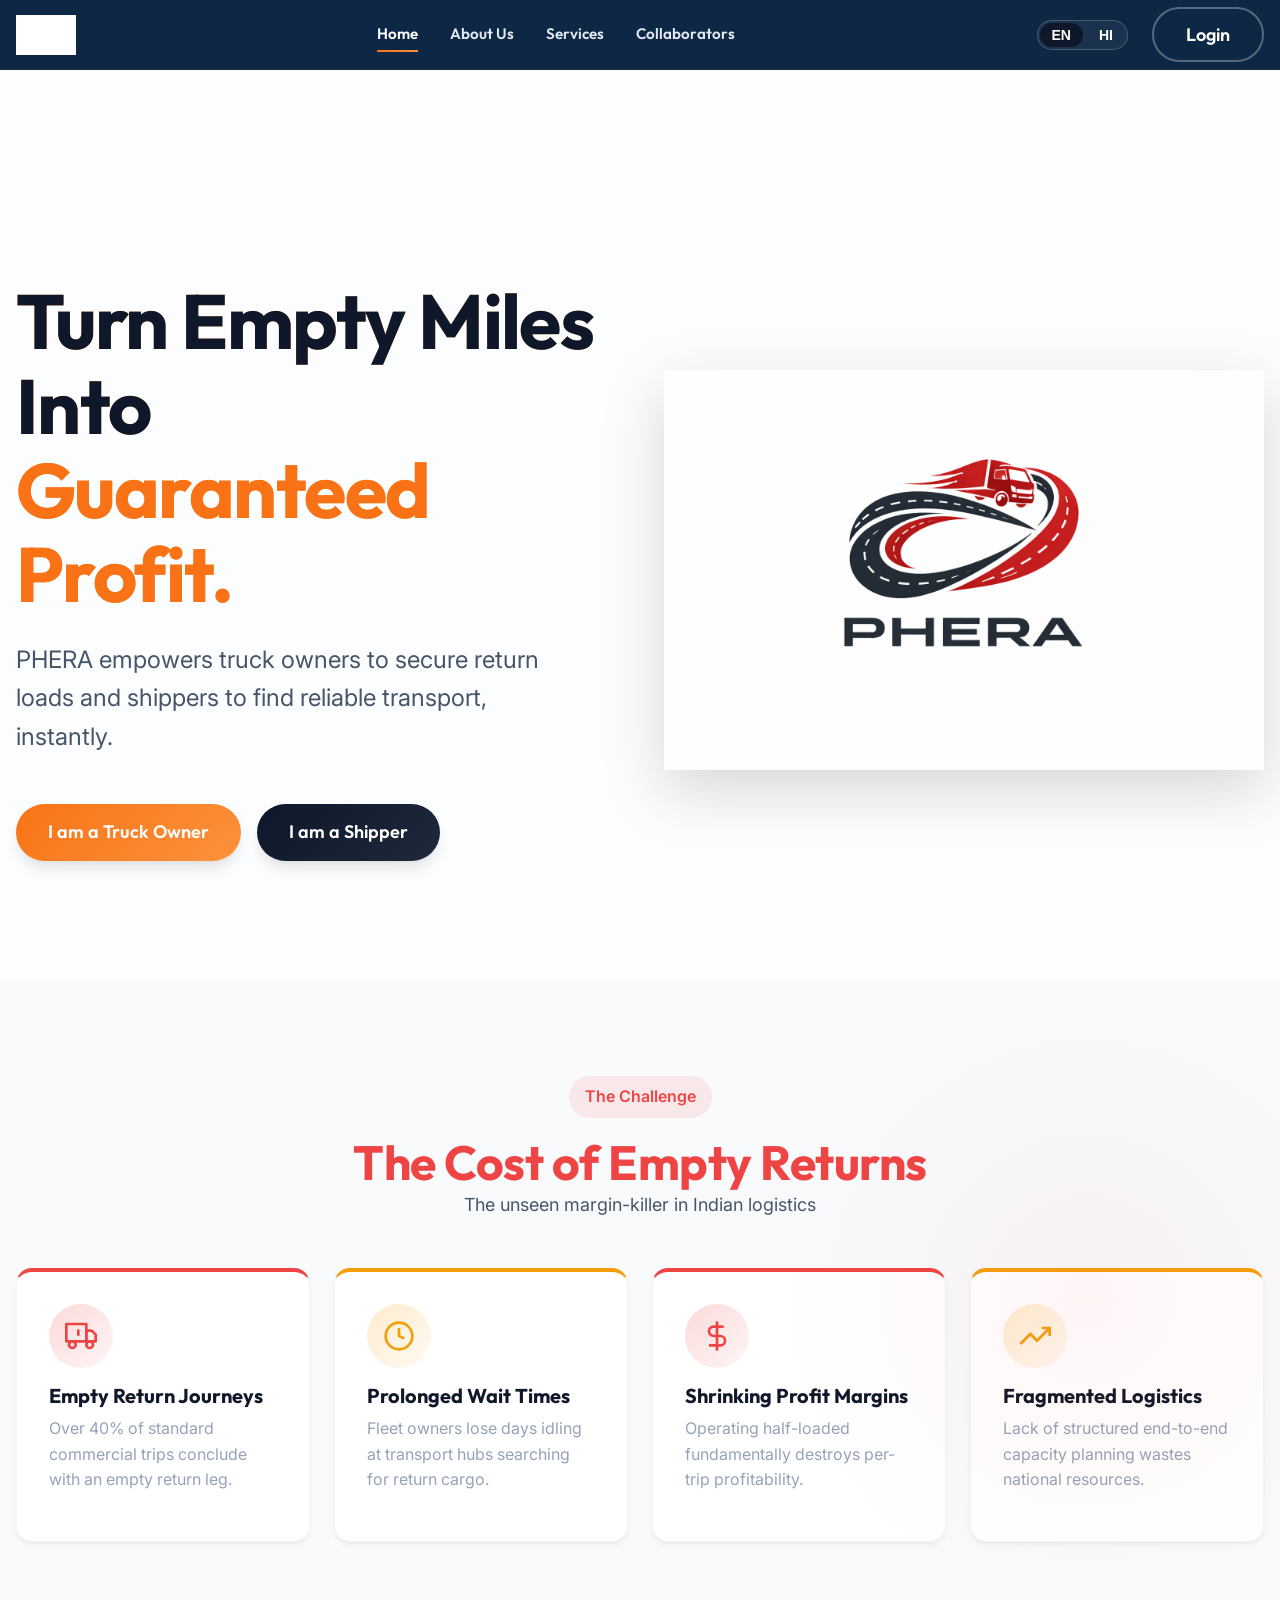
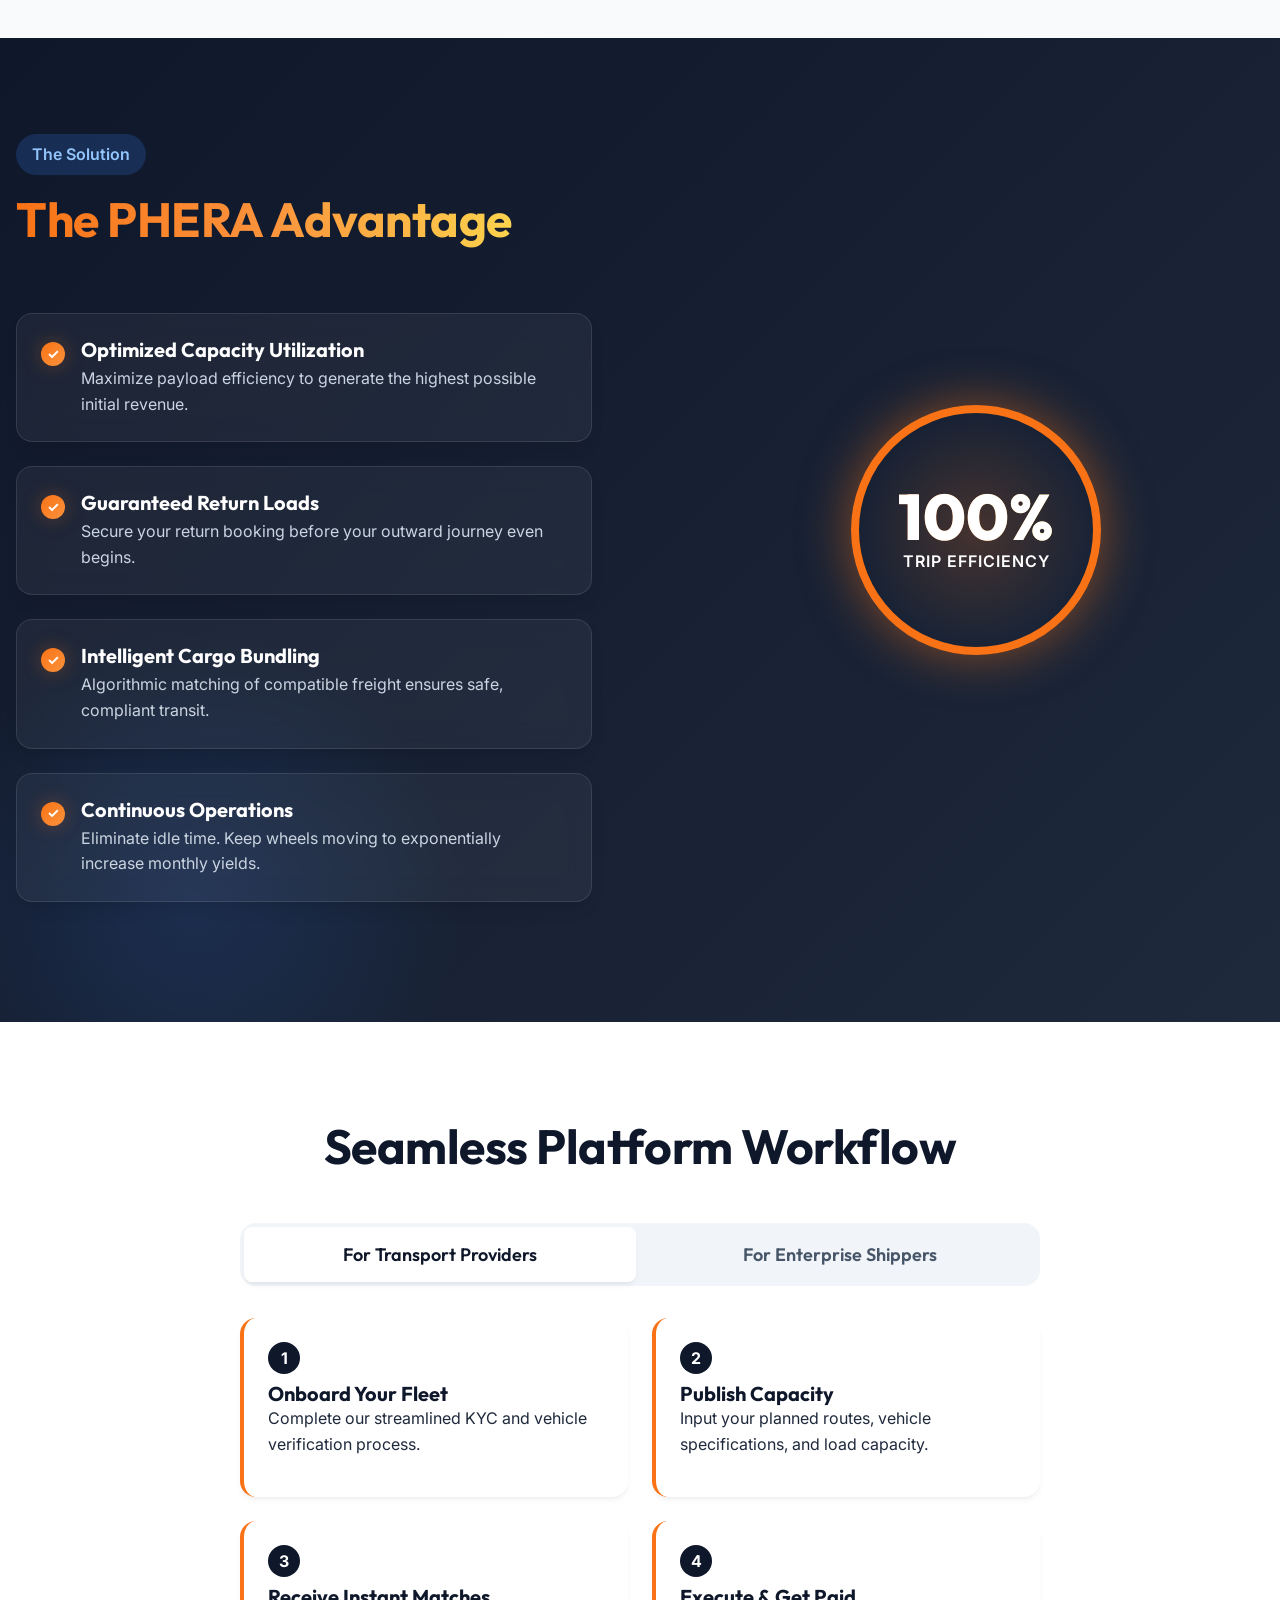
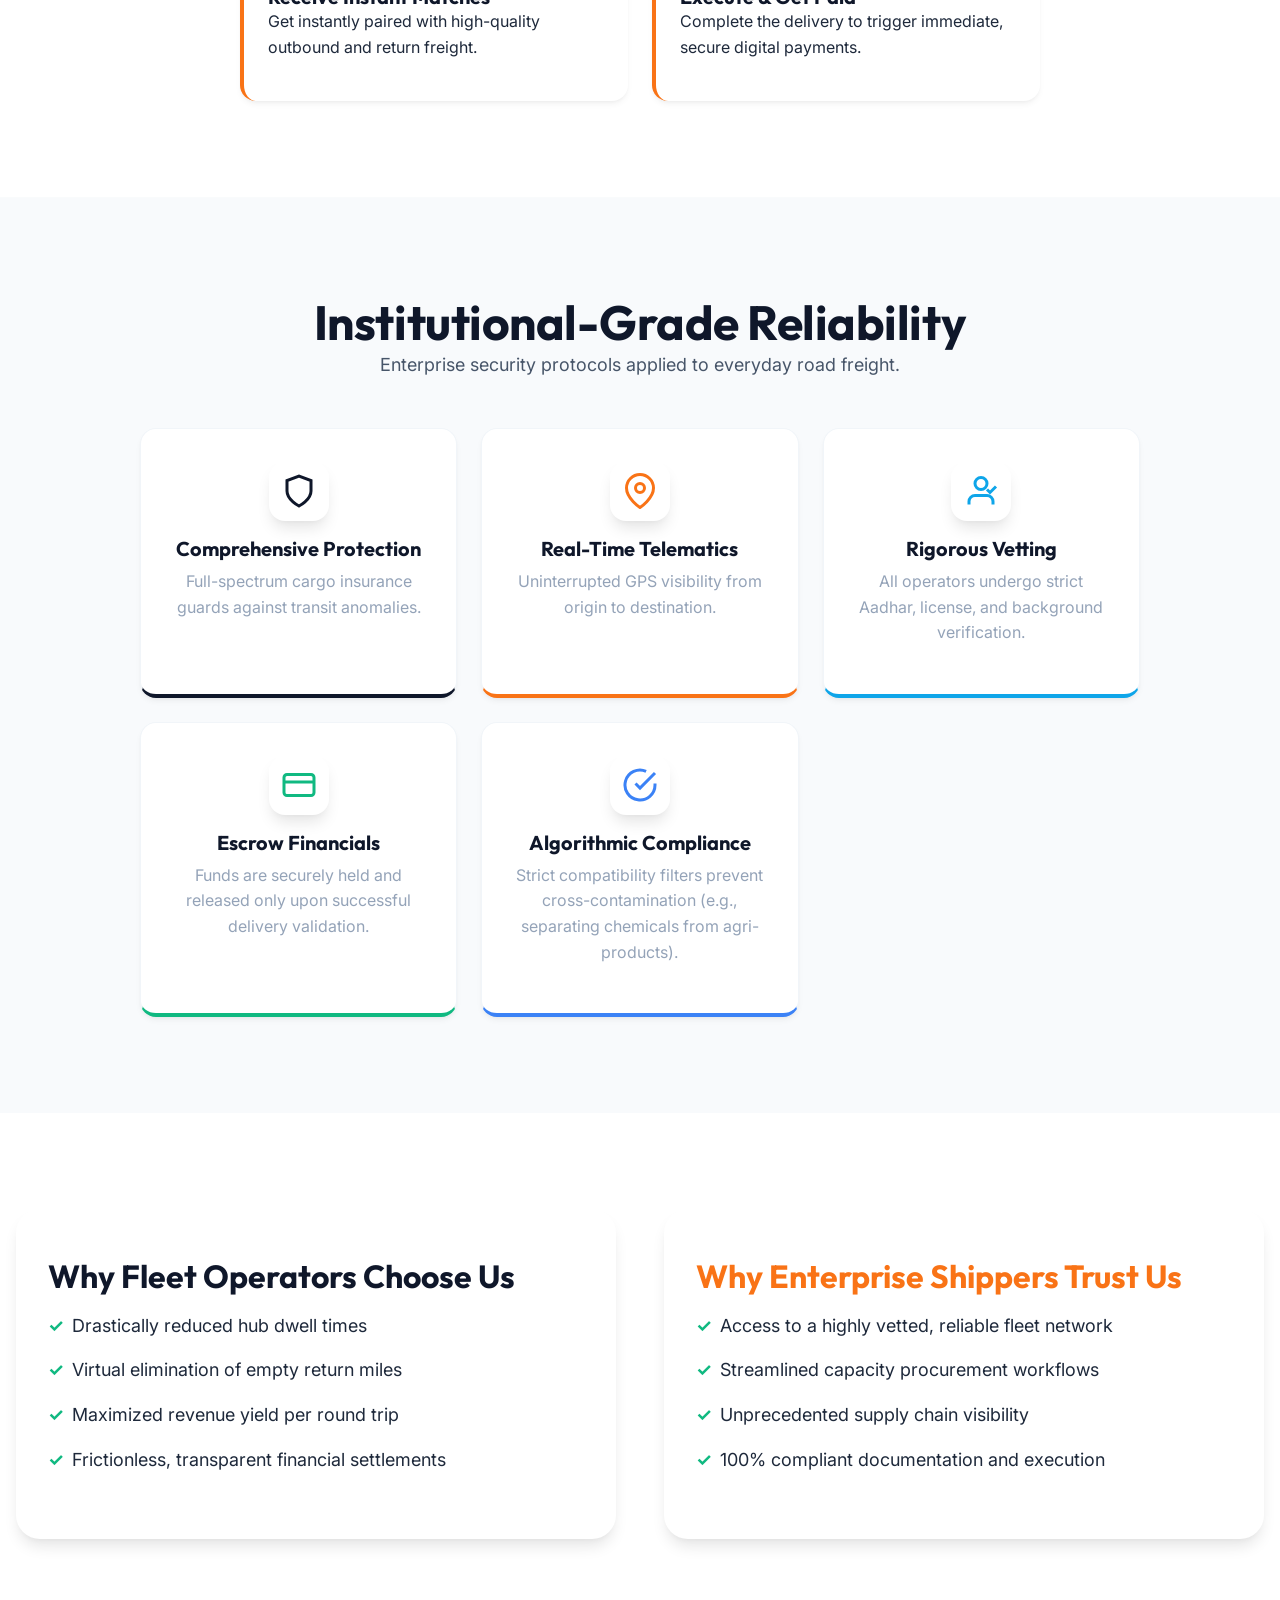
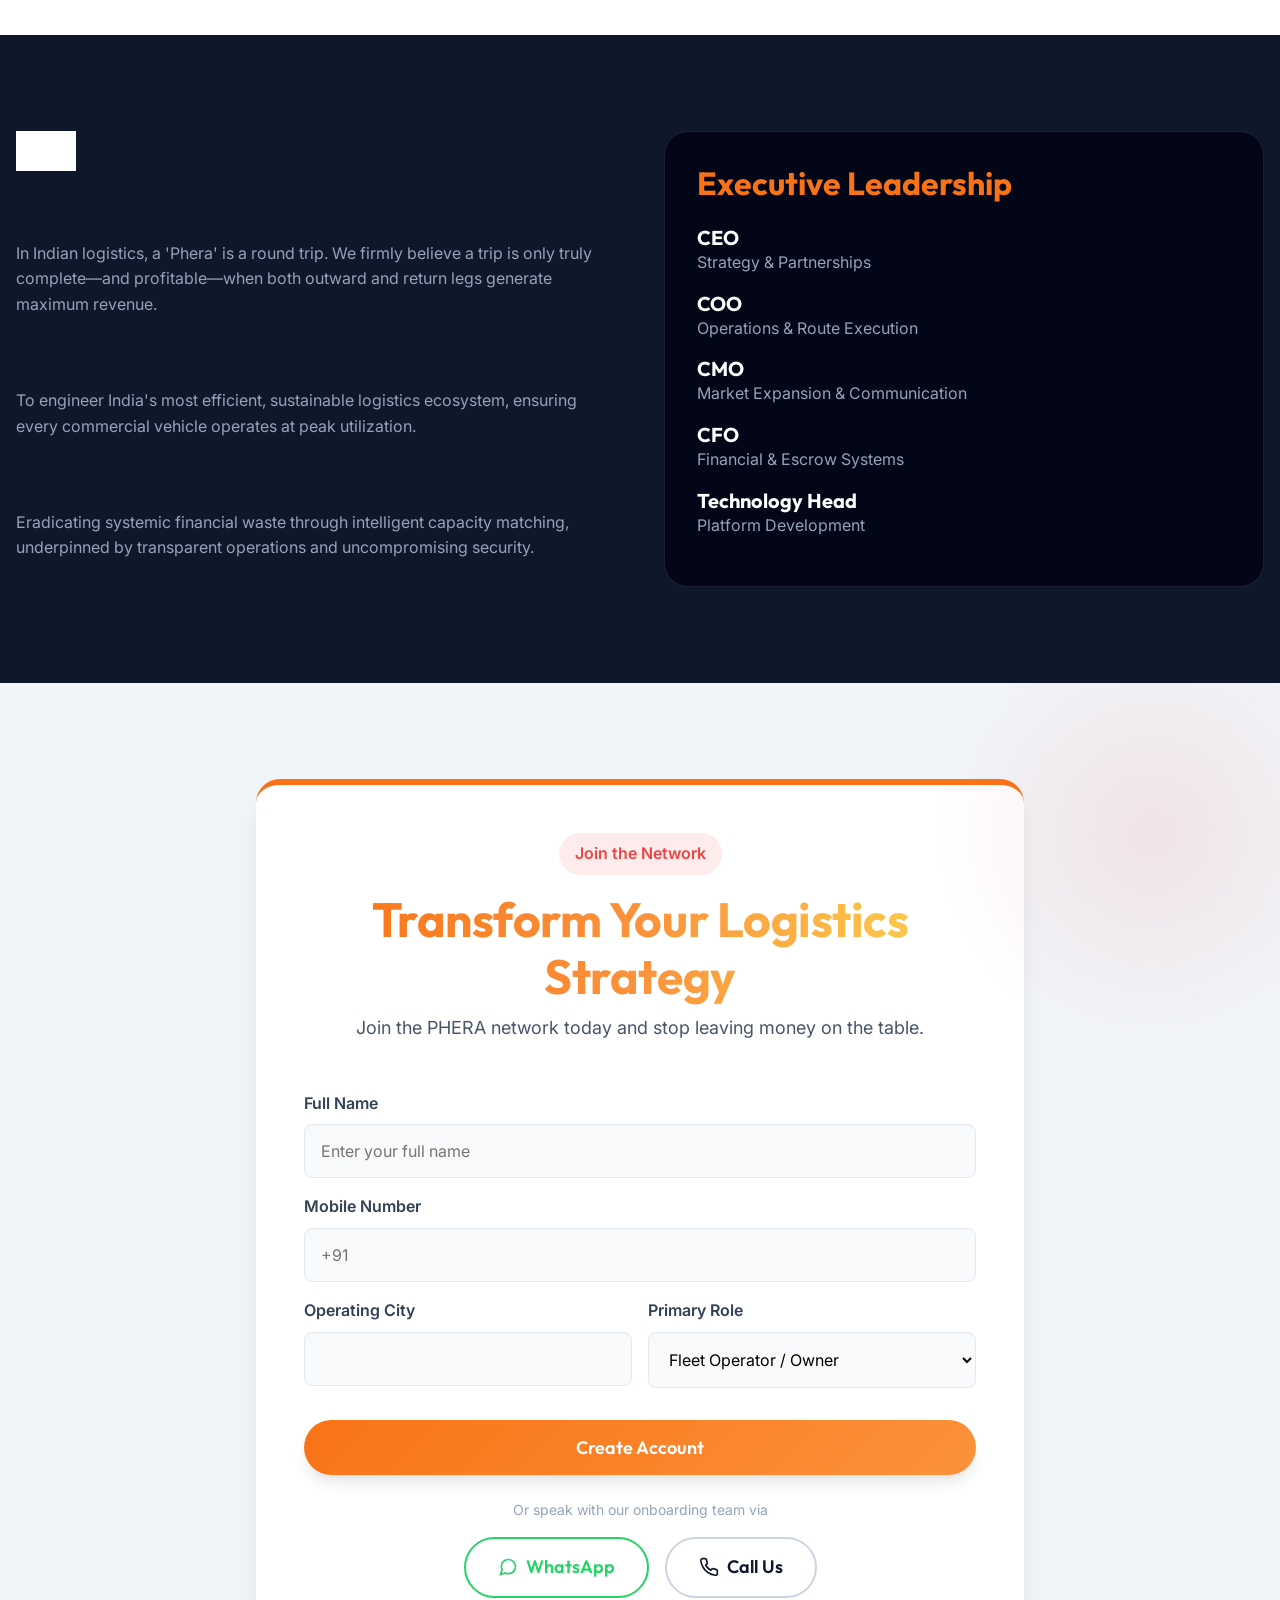
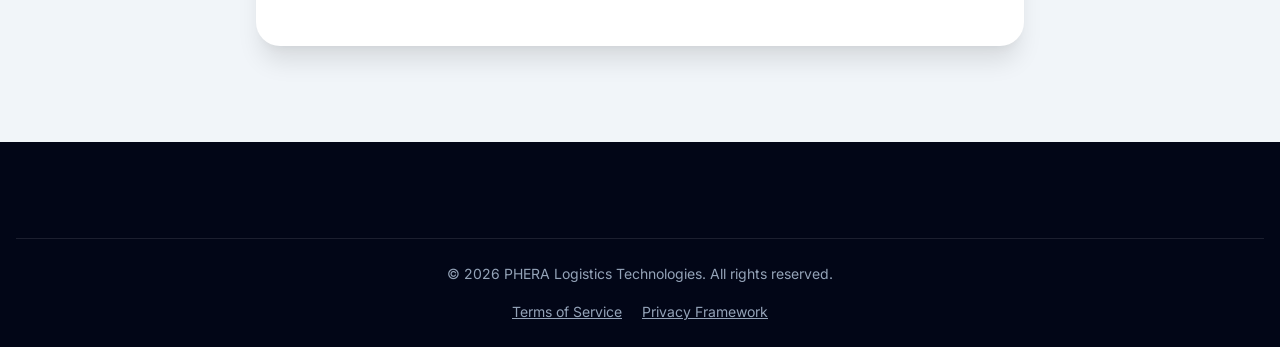
==== commit 2fcf3006: "feat: Add global fixed navigation header across all pages" ====
--- a/admin-dashboard.html
+++ b/admin-dashboard.html
@@ -12,17 +12,60 @@
     <link rel="stylesheet" href="css/dashboard.css">
 </head>
 
-<body class="dashboard-layout" style="display: flex; min-height: 100vh;">
+<body class="dashboard-layout" style="display: flex; min-height: 100vh; padding-top: 70px;">
+    <!-- Global Navigation Header -->
+    <header class="global-header" id="global-header">
+        <div class="container header-container">
+            <!-- LEFT: Logo -->
+            <a href="index.html" class="global-logo">
+                <img src="assets/images/Phera Logo.png" alt="PHERA Logo">
+            </a>
+
+            <!-- CENTER: Navigation Menu -->
+            <nav class="global-nav-menu">
+                <a href="index.html#hero" class="global-nav-item" data-i18n="nav-home">Home</a>
+                <a href="index.html#problem" class="global-nav-item" data-i18n="nav-about">About Us</a>
+                <a href="index.html#solution" class="global-nav-item" data-i18n="nav-services">Services</a>
+                <a href="index.html#trust" class="global-nav-item" data-i18n="nav-collaborators">Collaborators</a>
+            </nav>
+
+            <!-- RIGHT: Actions -->
+            <div class="global-header-right">
+                <div class="language-toggle"
+                    style="background: rgba(255,255,255,0.05); border: 1px solid rgba(255,255,255,0.2); border-radius: var(--radius-full); padding: 2px;">
+                    <button class="lang-btn active" data-lang="en"
+                        style="color: var(--clr-white); border-radius: var(--radius-full); padding: 0.25rem 0.75rem;">EN</button>
+                    <button class="lang-btn" data-lang="hi"
+                        style="color: var(--clr-white); border-radius: var(--radius-full); padding: 0.25rem 0.75rem;">HI</button>
+                </div>
+
+                <!-- Auth Container (managed by JS) -->
+                <div id="global-auth-container">
+                    <!-- Injected by auth.js -->
+                </div>
+
+                <!-- Mobile Menu Toggle -->
+                <button class="hamburger-btn" id="mobile-menu-btn" aria-label="Toggle menu">
+                    ☰
+                </button>
+            </div>
+        </div>
+    </header>
+
+    <!-- Mobile Menu Overlay -->
+    <div class="mobile-menu-overlay" id="mobile-menu-overlay">
+        <a href="index.html#hero" class="global-nav-item mobile-item" data-i18n="nav-home">Home</a>
+        <a href="index.html#problem" class="global-nav-item mobile-item" data-i18n="nav-about">About Us</a>
+        <a href="index.html#solution" class="global-nav-item mobile-item" data-i18n="nav-services">Services</a>
+        <a href="index.html#trust" class="global-nav-item mobile-item" data-i18n="nav-collaborators">Collaborators</a>
+    </div>
+
     <!-- SIDEBAR FOR DESKTOP -->
     <nav class="dashboard-nav"
-        style="background-color: var(--clr-darker); width: 280px; flex-shrink: 0; display: flex; flex-direction: column; position: sticky; top: 0; height: 100vh; padding: 2rem 1.5rem;">
-        <div style="margin-bottom: 3rem;">
-            <a href="index.html" style="display: flex; align-items: center;">
-                <img src="assets/images/Phera Logo.png" alt="PHERA"
-                    style="height: 80px; filter: brightness(0) invert(1);">
-            </a>
+        style="background-color: var(--clr-darker); width: 280px; flex-shrink: 0; display: flex; flex-direction: column; position: sticky; top: 70px; height: calc(100vh - 70px); padding: 2rem 1.5rem; z-index: 100;">
+        <div style="margin-bottom: 2rem;">
             <span class="badge badge-danger" data-i18n="admin-portal"
-                style="margin-top: 1rem; display: inline-block;">Admin Panel</span>
+                style="display: inline-block; font-size: 1rem; padding: 0.5rem 1rem;">Admin Panel</span>
         </div>
 
         <div class="nav-links" style="display: flex; flex-direction: column; gap: 0.5rem; flex-grow: 1;">
@@ -54,21 +97,6 @@
             </a>
         </div>
 
-        <div class="nav-actions" style="margin-top: auto; display: flex; flex-direction: column; gap: 1rem;">
-            <div class="user-badge"
-                style="width: 100%; justify-content: space-between; padding: 1rem; background: rgba(220, 53, 69, 0.2); color: #ffcccc;">
-                <span id="user-name">Admin</span>
-            </div>
-
-            <div class="language-toggle"
-                style="width: 100%; justify-content: center; background: rgba(0,0,0,0.2); border: 1px solid rgba(255,255,255,0.1);">
-                <button class="lang-btn active" data-lang="en" style="color: white;">EN</button>
-                <button class="lang-btn" data-lang="hi" style="color: white;">HI</button>
-            </div>
-
-            <button class="btn btn-outline text-sm logout-btn" data-i18n="btn-logout"
-                style="color: var(--clr-white); border-color: rgba(255,255,255,0.2); width: 100%;">Logout</button>
-        </div>
     </nav>
 
     <main class="main-dashboard-content container" style="flex-grow: 1; padding: 2rem 3rem;">
--- a/css/main.css
+++ b/css/main.css
@@ -511,38 +511,170 @@
     background-color: var(--clr-white);
 }
 
-/* Navbar */
-.navbar {
+/* --- Global Navigation Header --- */
+.global-header {
+    background-color: rgba(10, 35, 66, 0.98);
+    /* Dark navy */
+    backdrop-filter: blur(10px);
+    -webkit-backdrop-filter: blur(10px);
     position: fixed;
     top: 0;
     left: 0;
+    width: 100%;
+    height: 70px;
+    z-index: 9999;
+    border-bottom: 1px solid rgba(255, 255, 255, 0.05);
+    transition: all var(--trans-fast);
+}
+
+.global-header .container {
+    display: flex;
+    justify-content: space-between;
+    align-items: center;
+    height: 100%;
+}
+
+.global-logo {
+    display: flex;
+    align-items: center;
+    height: 100%;
+}
+
+.global-logo img {
+    height: 40px;
+    width: auto;
+    filter: brightness(0) invert(1);
+    /* Ensure it's white/visible on dark */
+}
+
+.global-nav-menu {
+    display: flex;
+    gap: 2rem;
+    align-items: center;
+}
+
+.global-nav-item {
+    color: var(--clr-gray-200);
+    text-decoration: none;
+    font-family: var(--font-heading);
+    font-weight: 600;
+    font-size: 0.95rem;
+    position: relative;
+    transition: color var(--trans-fast);
+}
+
+.global-nav-item:hover,
+.global-nav-item.active {
+    color: var(--clr-white);
+}
+
+.global-nav-item::after {
+    content: '';
+    position: absolute;
+    bottom: -5px;
+    left: 0;
+    width: 0%;
+    height: 2px;
+    background: var(--grad-orange);
+    transition: width var(--trans-base);
+}
+
+.global-nav-item:hover::after,
+.global-nav-item.active::after {
+    width: 100%;
+}
+
+.global-header-right {
+    display: flex;
+    align-items: center;
+    gap: 1.5rem;
+}
+
+/* User Profile Dropdown */
+.profile-dropdown-container {
+    position: relative;
+}
+
+.profile-trigger {
+    display: flex;
+    align-items: center;
+    gap: 0.5rem;
+    color: var(--clr-white);
+    background: transparent;
+    border: none;
+    cursor: pointer;
+    font-family: var(--font-heading);
+    font-weight: 600;
+}
+
+.profile-dropdown {
+    position: absolute;
+    top: 120%;
     right: 0;
-    height: 80px;
-    background-color: var(--clr-white);
-    box-shadow: 0 2px 10px rgba(0, 0, 0, 0.05);
-    z-index: 1000;
-    display: flex;
-    align-items: center;
-    transition: box-shadow var(--trans-base);
-}
-
-.nav-container {
-    display: flex;
-    justify-content: space-between;
-    align-items: center;
-}
-
-.logo-img {
-    height: 38px;
-    width: auto;
-}
-
-.nav-actions {
-    display: flex;
-    align-items: center;
-    gap: var(--spacing-md);
-}
-
+    background: var(--clr-white);
+    border-radius: var(--radius-sm);
+    box-shadow: var(--shadow-lg);
+    width: max-content;
+    min-width: 150px;
+    display: none;
+    flex-direction: column;
+    overflow: hidden;
+}
+
+.profile-dropdown.show {
+    display: flex;
+}
+
+.profile-dropdown-item {
+    padding: 0.75rem 1rem;
+    color: var(--clr-dark);
+    text-decoration: none;
+    transition: background var(--trans-fast);
+    font-weight: 500;
+}
+
+.profile-dropdown-item:hover {
+    background: var(--clr-gray-50);
+    color: var(--clr-primary);
+}
+
+/* Hamburger / Mobile Menu */
+.hamburger-btn {
+    display: none;
+    background: none;
+    border: none;
+    color: var(--clr-white);
+    font-size: 1.75rem;
+    cursor: pointer;
+}
+
+.mobile-menu-overlay {
+    position: fixed;
+    top: 70px;
+    left: 0;
+    width: 100%;
+    height: calc(100vh - 70px);
+    background: rgba(10, 35, 66, 0.98);
+    z-index: 9998;
+    display: flex;
+    flex-direction: column;
+    align-items: center;
+    padding-top: 2rem;
+    gap: 1.5rem;
+    transform: translateX(100%);
+    transition: transform var(--trans-base) ease-in-out;
+}
+
+.mobile-menu-overlay.open {
+    transform: translateX(0);
+}
+
+.mobile-menu-overlay .global-nav-item {
+    font-size: 1.5rem;
+    color: var(--clr-white);
+}
+
+/* --- End Global Navigation --- */
 .language-toggle {
     display: flex;
     align-items: center;
@@ -869,6 +1001,16 @@
 }
 
 @media (max-width: 768px) {
+
+    /* Global Nav Mobile Adjustments */
+    .global-nav-menu {
+        display: none !important;
+    }
+
+    .hamburger-btn {
+        display: block !important;
+    }
+
     .hero-layout-split {
         grid-template-columns: 1fr !important;
         text-align: center !important;
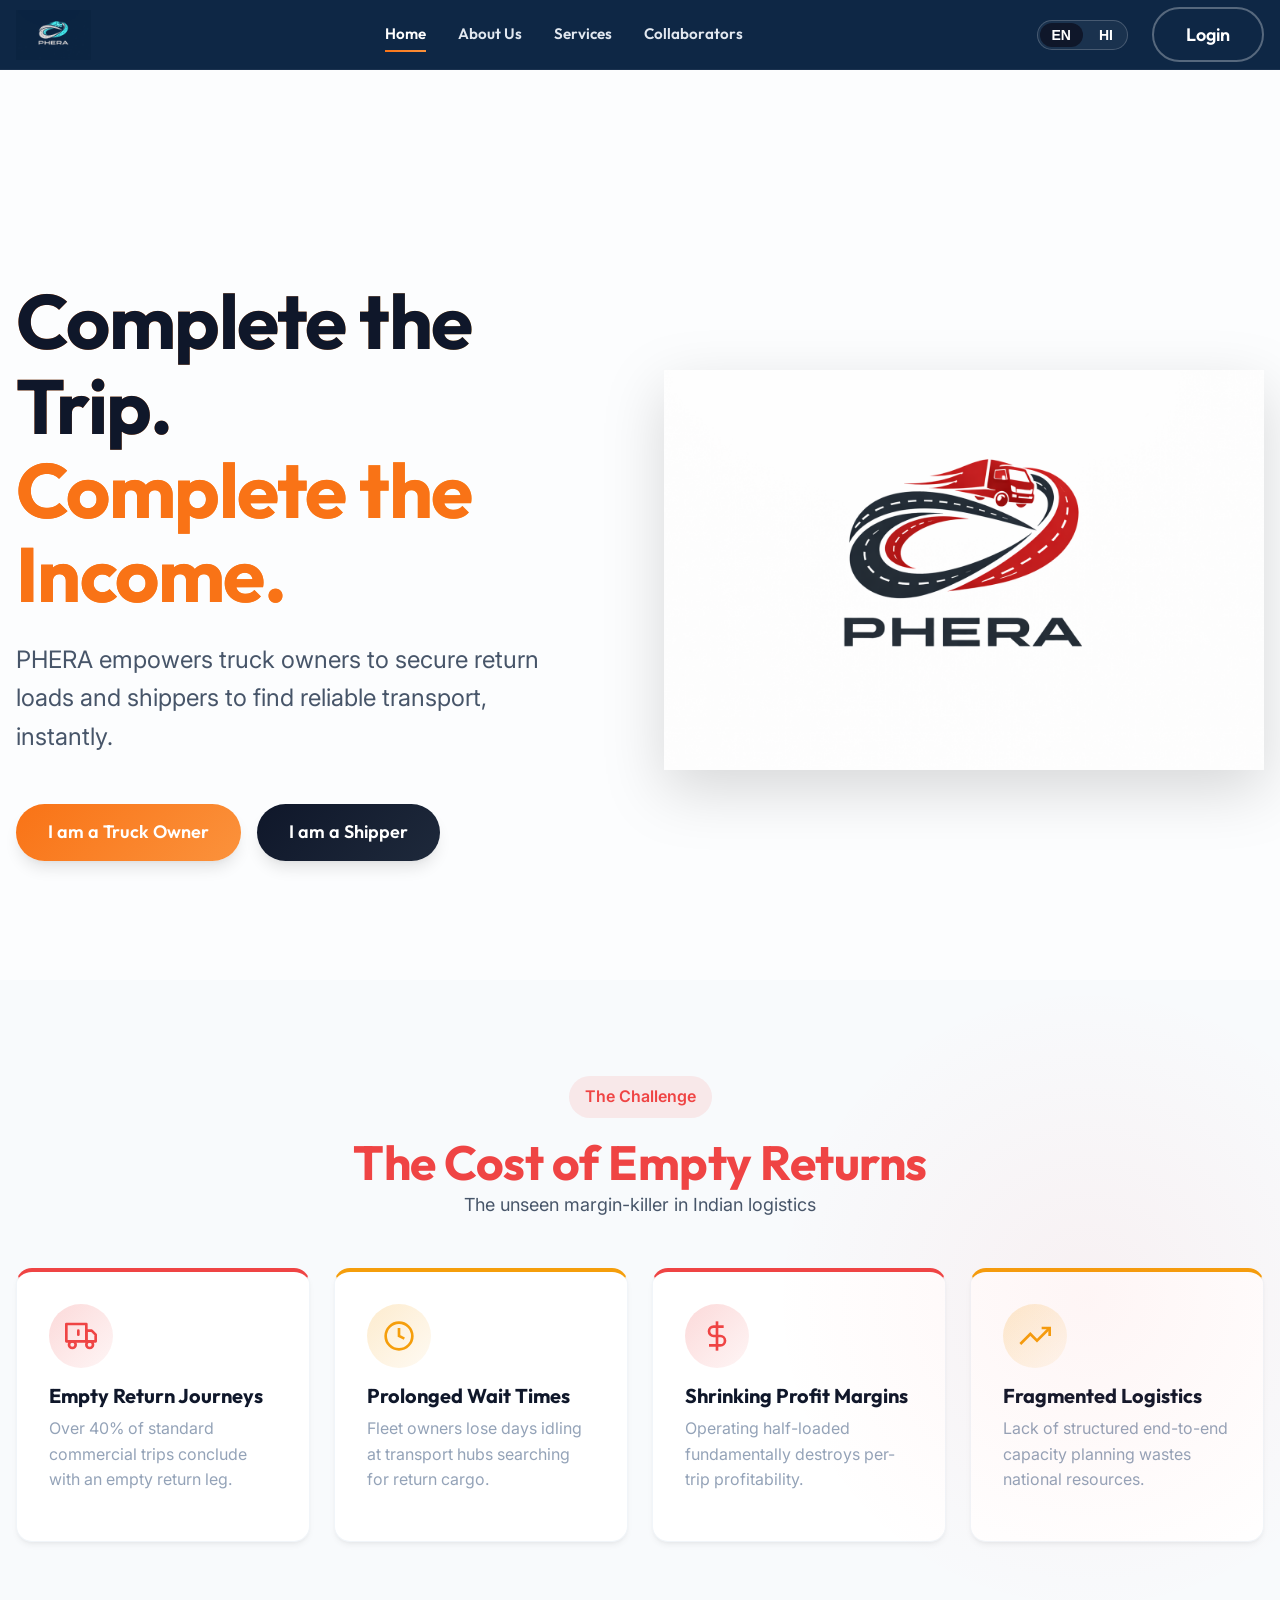
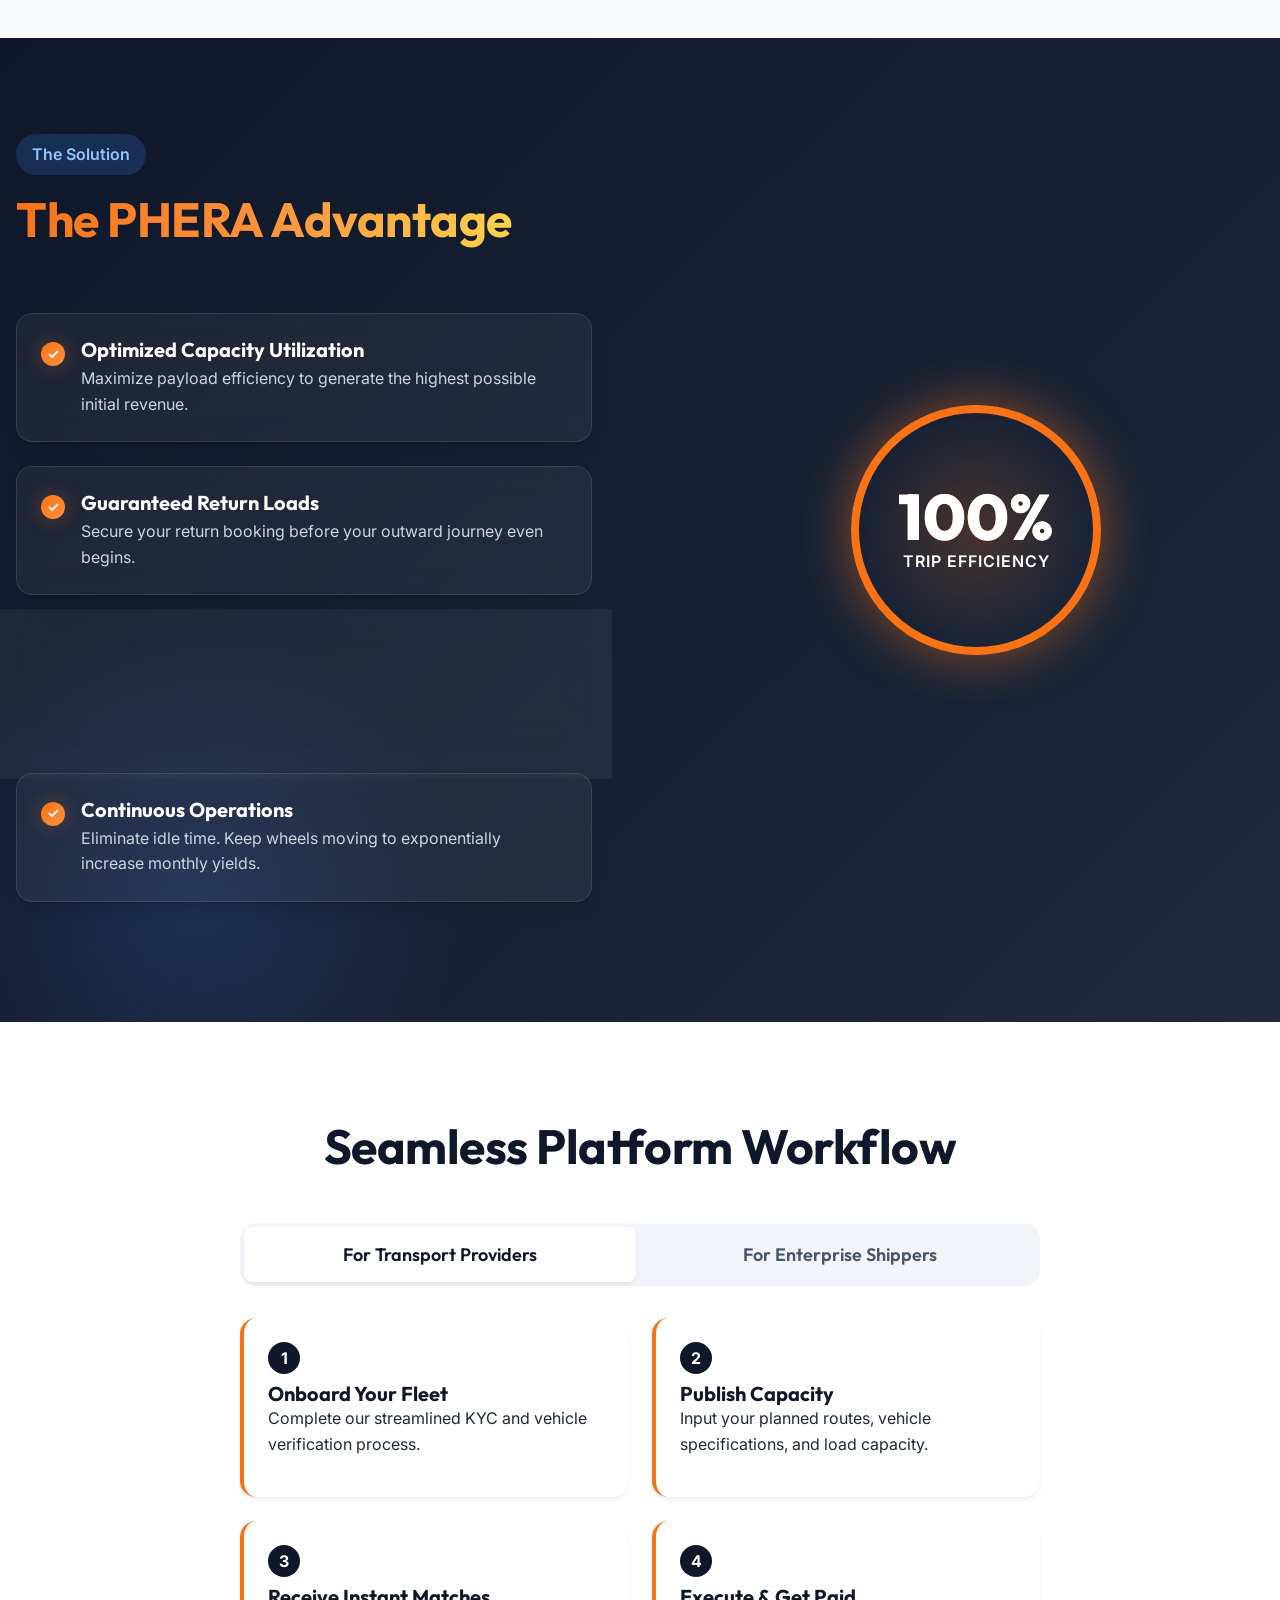
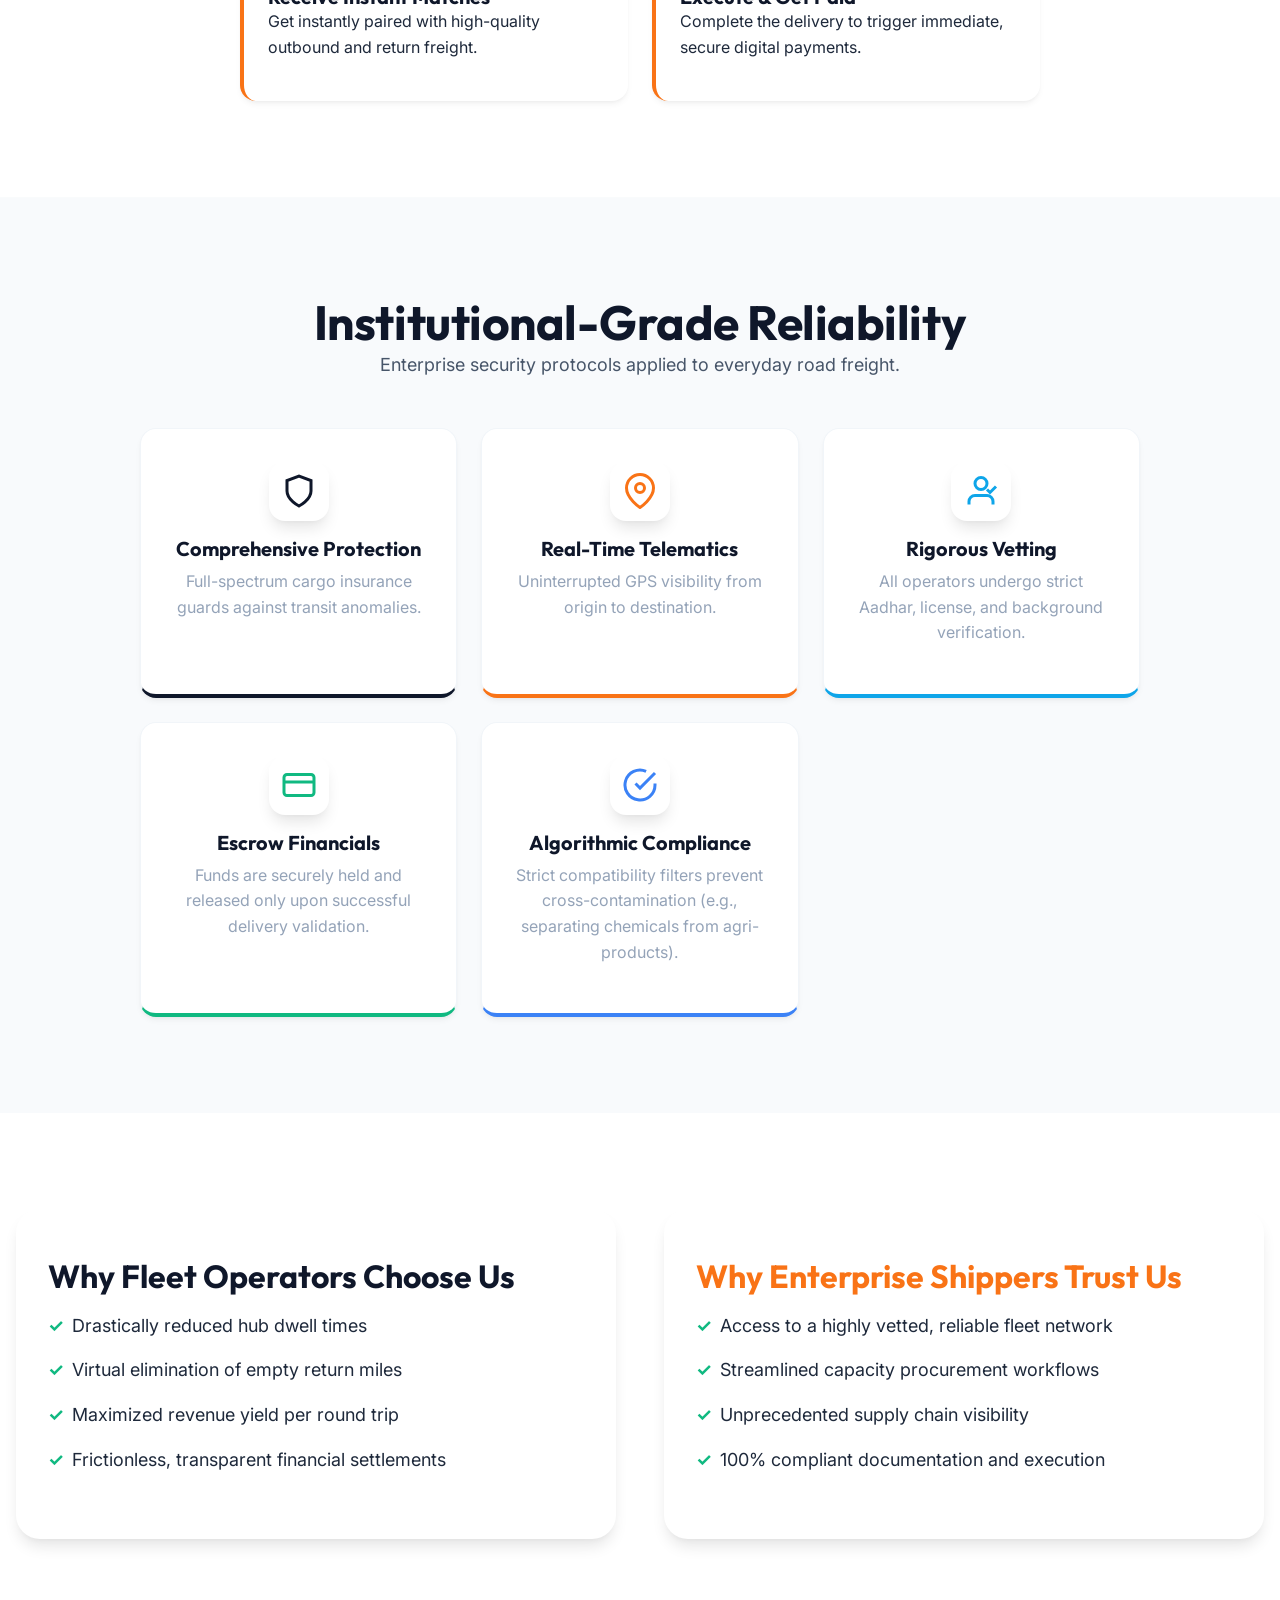
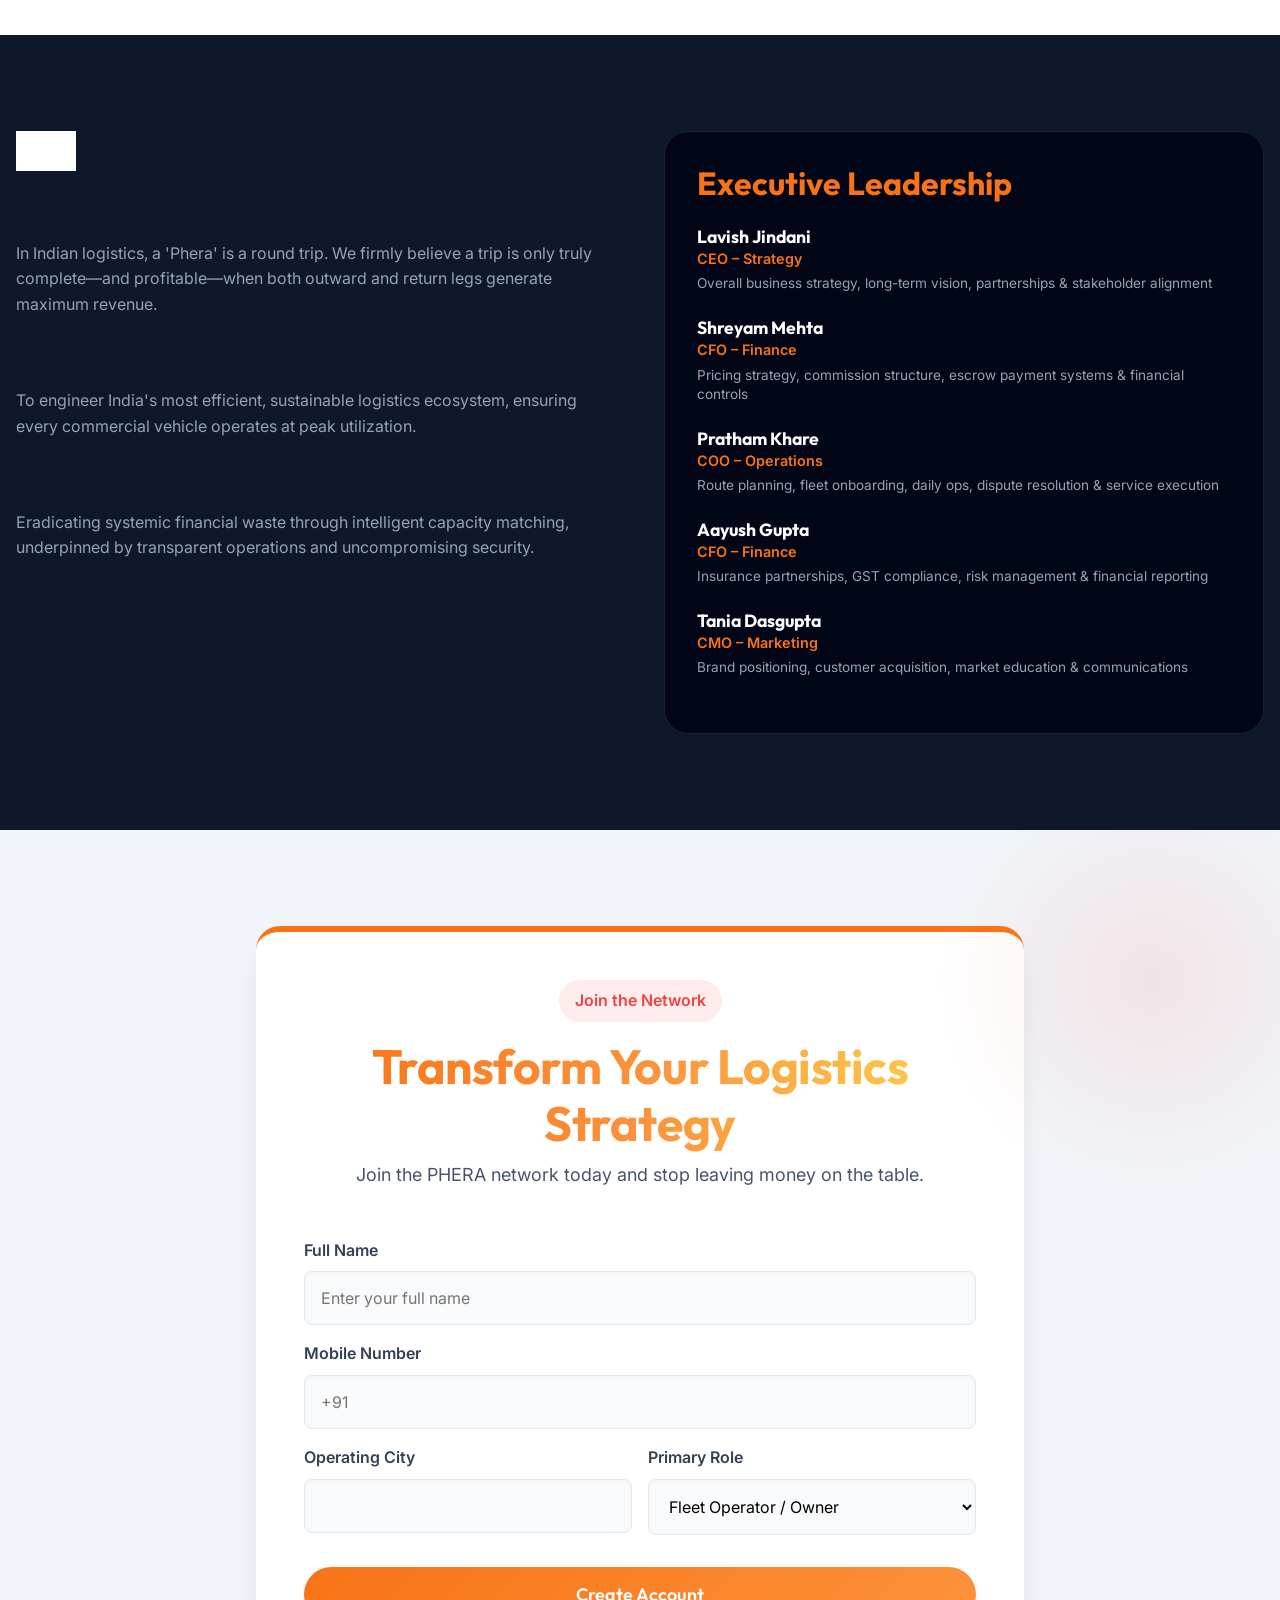
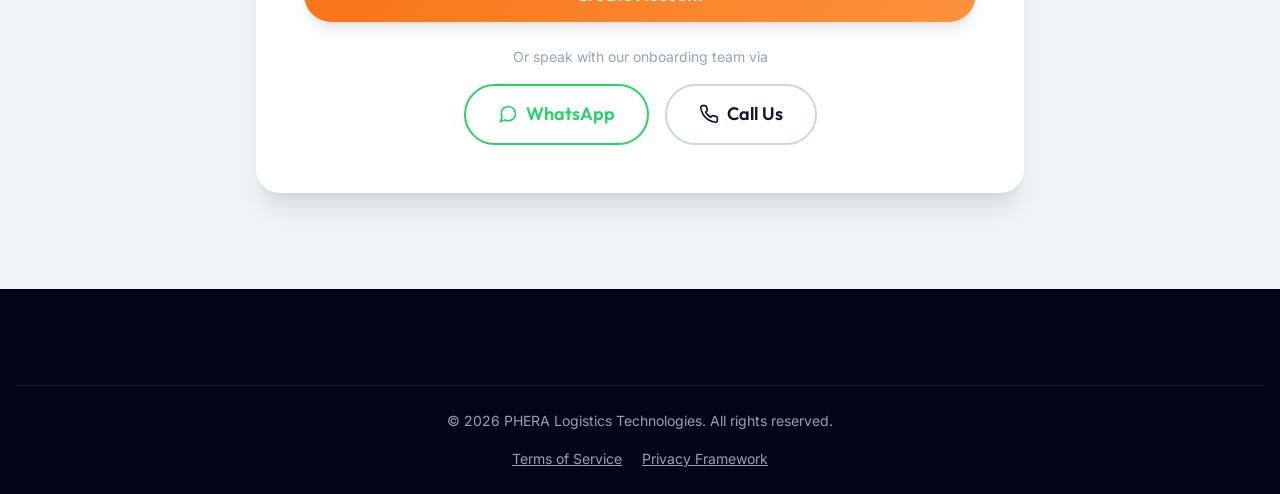
==== commit 6808109e: "fix: adjust team roles color contrast and fix about-us nav links" ====
--- a/admin-dashboard.html
+++ b/admin-dashboard.html
@@ -24,7 +24,7 @@
             <!-- CENTER: Navigation Menu -->
             <nav class="global-nav-menu">
                 <a href="index.html#hero" class="global-nav-item" data-i18n="nav-home">Home</a>
-                <a href="index.html#problem" class="global-nav-item" data-i18n="nav-about">About Us</a>
+                <a href="index.html#company" class="global-nav-item" data-i18n="nav-about">About Us</a>
                 <a href="index.html#solution" class="global-nav-item" data-i18n="nav-services">Services</a>
                 <a href="index.html#trust" class="global-nav-item" data-i18n="nav-collaborators">Collaborators</a>
             </nav>
@@ -55,7 +55,7 @@
     <!-- Mobile Menu Overlay -->
     <div class="mobile-menu-overlay" id="mobile-menu-overlay">
         <a href="index.html#hero" class="global-nav-item mobile-item" data-i18n="nav-home">Home</a>
-        <a href="index.html#problem" class="global-nav-item mobile-item" data-i18n="nav-about">About Us</a>
+        <a href="index.html#company" class="global-nav-item mobile-item" data-i18n="nav-about">About Us</a>
         <a href="index.html#solution" class="global-nav-item mobile-item" data-i18n="nav-services">Services</a>
         <a href="index.html#trust" class="global-nav-item mobile-item" data-i18n="nav-collaborators">Collaborators</a>
     </div>
@@ -212,6 +212,15 @@
     <script src="js/auth.js"></script>
     <script src="js/i18n.js"></script>
     <script src="js/admin.js"></script>
+
+    <!-- Floating WhatsApp Button -->
+    <a href="https://wa.me/91XXXXXXXXXX" target="_blank" class="whatsapp-float" aria-label="Chat on WhatsApp">
+        <svg viewBox="0 0 24 24" fill="none" xmlns="http://www.w3.org/2000/svg">
+            <path
+                d="M17.472 14.382c-.297-.149-1.758-.867-2.03-.967-.273-.099-.471-.148-.67.15-.197.297-.767.966-.94 1.164-.173.199-.347.223-.644.075-.297-.15-1.255-.463-2.39-1.475-.888-.788-1.489-1.761-1.663-2.059-.173-.297-.018-.458.13-.606.134-.133.298-.347.446-.52.149-.174.198-.298.298-.497.099-.198.05-.371-.025-.52-.075-.149-.669-1.612-.916-2.207-.242-.579-.487-.5-.669-.51h-.57c-.198 0-.52.074-.792.372-.272.297-1.04 1.016-1.04 2.479 0 1.462 1.065 2.875 1.213 3.074.149.198 2.096 3.2 5.077 4.487.709.306 1.262.489 1.694.625.712.227 1.36.195 1.871.118.571-.085 1.758-.719 2.006-1.413.248-.694.248-1.289.173-1.413-.074-.124-.272-.198-.57-.347m-5.421 7.403h-.004a9.87 9.87 0 01-5.031-1.378l-.361-.214-3.741.982.998-3.648-.235-.374a9.86 9.86 0 01-1.51-5.26c.001-5.45 4.436-9.884 9.888-9.884 2.64 0 5.122 1.03 6.988 2.898a9.825 9.825 0 012.893 6.994c-.003 5.45-4.437 9.884-9.885 9.884m8.413-18.297A11.815 11.815 0 0012.05 0C5.495 0 .16 5.335.157 11.892c0 2.096.547 4.142 1.588 5.945L.057 24l6.305-1.654a11.882 11.882 0 005.683 1.448h.005c6.554 0 11.89-5.335 11.893-11.893a11.821 11.821 0 00-3.48-8.413z"
+                fill="currentColor"></path>
+        </svg>
+    </a>
 </body>
 
 </html>
--- a/css/main.css
+++ b/css/main.css
@@ -541,10 +541,12 @@
 }
 
 .global-logo img {
-    height: 40px;
+    height: 50px;
+    /* Increased size */
     width: auto;
-    filter: brightness(0) invert(1);
-    /* Ensure it's white/visible on dark */
+    /* Invert the image colors (white bg becomes black) and use screen blend mode to drop the black background */
+    filter: invert(1);
+    mix-blend-mode: screen;
 }
 
 .global-nav-menu {
--- a/css/dashboard.css
+++ b/css/dashboard.css
@@ -199,4 +199,55 @@
     margin-bottom: 1.5rem;
     padding-bottom: 1rem;
     border-bottom: 1px solid var(--clr-gray-200);
+}
+
+/* ==========================================================================
+   WhatsApp Floating Button
+   ========================================================================== */
+.whatsapp-float {
+    position: fixed;
+    bottom: 30px;
+    right: 30px;
+    background-color: #25d366;
+    color: #FFF;
+    border-radius: 50%;
+    /* Make perfectly round */
+    text-align: center;
+    box-shadow: 0 4px 10px rgba(0, 0, 0, 0.3);
+    z-index: 9999;
+    /* Ensure it stays above everything */
+    display: flex;
+    align-items: center;
+    justify-content: center;
+    width: 65px;
+    height: 65px;
+    text-decoration: none;
+    transition: transform var(--trans-fast), box-shadow var(--trans-fast);
+}
+
+.whatsapp-float:hover {
+    transform: scale(1.1);
+    box-shadow: 0 6px 14px rgba(0, 0, 0, 0.4);
+    color: #FFF;
+}
+
+.whatsapp-float svg {
+    width: 38px;
+    height: 38px;
+    fill: currentColor;
+}
+
+/* Make it slightly smaller on mobile */
+@media (max-width: 768px) {
+    .whatsapp-float {
+        width: 55px;
+        height: 55px;
+        bottom: 20px;
+        right: 20px;
+    }
+
+    .whatsapp-float svg {
+        width: 32px;
+        height: 32px;
+    }
 }
